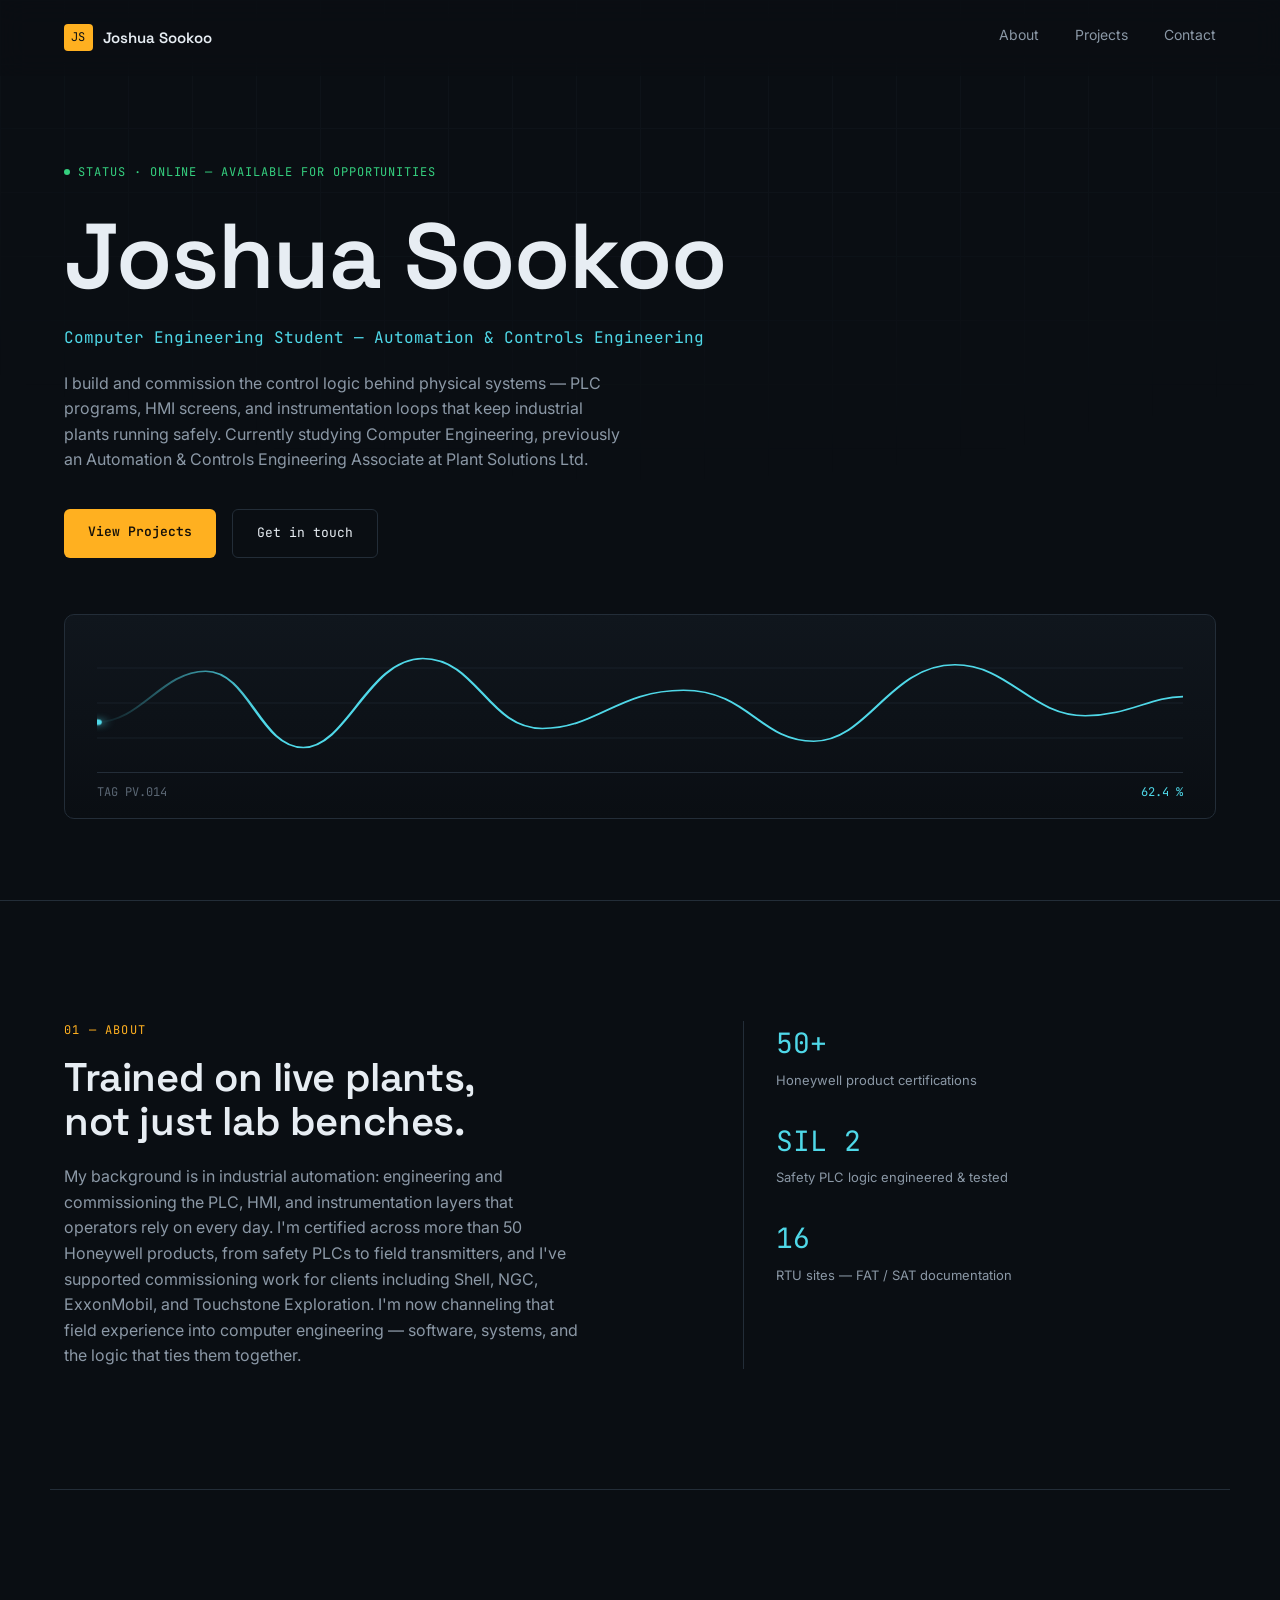
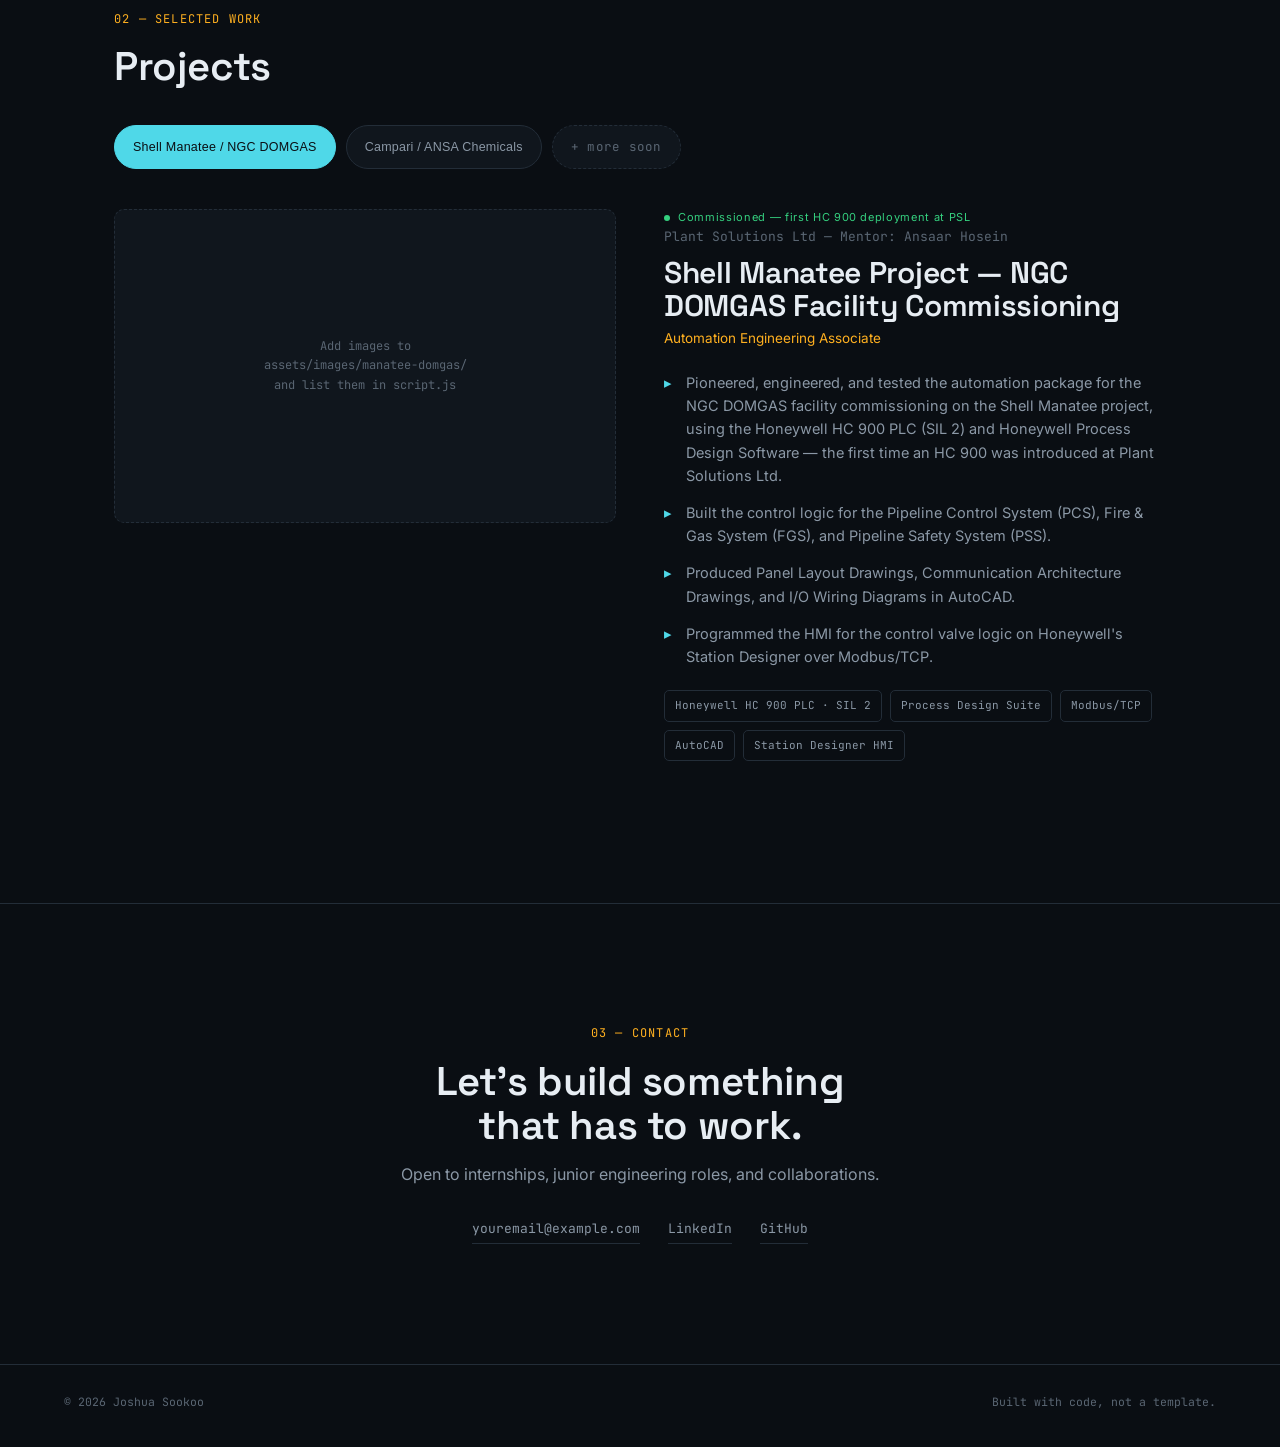
==== index.html @ 96aa4cad "Add files via upload" ====
<!DOCTYPE html>
<html lang="en">
<head>
<meta charset="UTF-8">
<meta name="viewport" content="width=device-width, initial-scale=1.0">
<title>Joshua Sookoo — Automation & Controls Engineering</title>
<meta name="description" content="Joshua Sookoo — Computer Engineering student and Automation & Controls Engineering Associate. Instrumentation, PLC logic, and process control projects.">

<!-- Fonts: Space Grotesk (display) / Inter (body) / JetBrains Mono (data + tags) -->
<link rel="preconnect" href="https://fonts.googleapis.com">
<link rel="preconnect" href="https://fonts.gstatic.com" crossorigin>
<link href="https://fonts.googleapis.com/css2?family=Space+Grotesk:wght@400;500;600;700&family=Inter:wght@400;500;600&family=JetBrains+Mono:wght@400;500;600&display=swap" rel="stylesheet">

<link rel="stylesheet" href="styles.css">
</head>
<body>

<!-- ============================================================
  BACKGROUND — faint schematic grid, sits behind everything
============================================================= -->
<div class="grid-backdrop" aria-hidden="true"></div>

<!-- ============================================================
  NAV
============================================================= -->
<header class="nav" id="nav">
  <a href="#top" class="nav-mark">
    <span class="nav-mark-tag">JS</span>
    <span class="nav-mark-name">Joshua&nbsp;Sookoo</span>
  </a>

  <nav class="nav-links" id="navLinks">
    <a href="#about">About</a>
    <a href="#projects">Projects</a>
    <a href="#contact">Contact</a>
  </nav>

  <button class="nav-toggle" id="navToggle" aria-label="Toggle menu" aria-expanded="false">
    <span></span><span></span><span></span>
  </button>
</header>

<main id="top">

  <!-- ============================================================
    HERO
  ============================================================= -->
  <section class="hero">
    <div class="hero-inner">
      <p class="eyebrow mono">STATUS · ONLINE — AVAILABLE FOR OPPORTUNITIES</p>
      <h1 class="hero-title">
        Joshua Sookoo
      </h1>
      <p class="hero-role">Computer Engineering Student — Automation &amp; Controls Engineering</p>
      <p class="hero-desc">
        I build and commission the control logic behind physical systems — PLC programs,
        HMI screens, and instrumentation loops that keep industrial plants running safely.
        Currently studying Computer Engineering, previously an Automation &amp; Controls
        Engineering Associate at Plant Solutions Ltd.
      </p>
      <div class="hero-actions">
        <a href="#projects" class="btn btn-primary">View Projects</a>
        <a href="#contact" class="btn btn-ghost">Get in touch</a>
      </div>
    </div>

    <!-- Signature element: an animated signal trace, like a live level/PID trend on an HMI screen -->
    <div class="scope" aria-hidden="true">
      <svg viewBox="0 0 1000 220" preserveAspectRatio="none" class="scope-svg">
        <defs>
          <linearGradient id="traceFade" x1="0" y1="0" x2="1" y2="0">
            <stop offset="0%" stop-color="#4FD8E8" stop-opacity="0"/>
            <stop offset="15%" stop-color="#4FD8E8" stop-opacity="1"/>
            <stop offset="100%" stop-color="#4FD8E8" stop-opacity="1"/>
          </linearGradient>
        </defs>
        <!-- gridlines -->
        <g class="scope-grid">
          <line x1="0" y1="55" x2="1000" y2="55"></line>
          <line x1="0" y1="110" x2="1000" y2="110"></line>
          <line x1="0" y1="165" x2="1000" y2="165"></line>
        </g>
        <path id="scopeTrace" class="scope-trace"
          d="M0,140 C40,140 60,60 100,60 C140,60 150,180 190,180 C230,180 250,40 300,40 C350,40 360,150 410,150 C460,150 480,90 540,90 C600,90 610,170 660,170 C710,170 730,50 790,50 C840,50 860,130 910,130 C950,130 970,100 1000,100"
          fill="none" stroke="url(#traceFade)" stroke-width="2.5"/>
        <circle id="scopeDot" r="4.5" class="scope-dot"/>
      </svg>
      <div class="scope-readout mono">
        <span>TAG&nbsp;PV.014</span>
        <span class="scope-readout-value">62.4&nbsp;%</span>
      </div>
    </div>
  </section>

  <!-- ============================================================
    ABOUT / STAT STRIP
  ============================================================= -->
  <section class="about" id="about">
    <div class="about-grid">
      <div class="about-copy reveal">
        <p class="section-eyebrow mono">01 — ABOUT</p>
        <h2>Trained on live plants,<br>not just lab benches.</h2>
        <p>
          My background is in industrial automation: engineering and commissioning the
          PLC, HMI, and instrumentation layers that operators rely on every day. I'm
          certified across more than 50 Honeywell products, from safety PLCs to field
          transmitters, and I've supported commissioning work for clients including
          Shell, NGC, ExxonMobil, and Touchstone Exploration. I'm now channeling that
          field experience into computer engineering — software, systems, and the logic
          that ties them together.
        </p>
      </div>

      <dl class="stat-rail reveal">
        <div class="stat">
          <dt class="mono">50+</dt>
          <dd>Honeywell product certifications</dd>
        </div>
        <div class="stat">
          <dt class="mono">SIL&nbsp;2</dt>
          <dd>Safety PLC logic engineered &amp; tested</dd>
        </div>
        <div class="stat">
          <dt class="mono">16</dt>
          <dd>RTU sites — FAT / SAT documentation</dd>
        </div>
      </dl>
    </div>
  </section>

  <!-- ============================================================
    PROJECTS
  ============================================================= -->
  <section class="projects" id="projects">
    <p class="section-eyebrow mono reveal">02 — SELECTED WORK</p>
    <h2 class="reveal">Projects</h2>

    <!-- Selectable project menu — populated + wired up in script.js -->
    <div class="project-tabs mono" id="projectTabs" role="tablist" aria-label="Select a project"></div>

    <!-- Active project detail panel — content injected by script.js -->
    <div class="project-panel" id="projectPanel"></div>
  </section>

  <!-- ============================================================
    CONTACT
  ============================================================= -->
  <section class="contact" id="contact">
    <div class="contact-inner reveal">
      <p class="section-eyebrow mono">03 — CONTACT</p>
      <h2>Let's build something<br>that has to work.</h2>
      <p class="contact-desc">Open to internships, junior engineering roles, and collaborations.</p>
      <div class="contact-links mono">
        <!-- TODO: replace with your real details -->
        <a href="mailto:youremail@example.com">youremail@example.com</a>
        <a href="https://www.linkedin.com/in/your-profile" target="_blank" rel="noopener">LinkedIn</a>
        <a href="https://github.com/your-username" target="_blank" rel="noopener">GitHub</a>
      </div>
    </div>
  </section>

</main>

<footer class="footer mono">
  <span>© <span id="year"></span> Joshua Sookoo</span>
  <span>Built with code, not a template.</span>
</footer>

<script src="script.js"></script>
</body>
</html>
---- styles.css ----
/* ==========================================================================
   DESIGN TOKENS
   Palette is drawn from industrial HMI / SCADA displays — deep instrument
   panel background, amber for warnings/active state, cyan for live signal.
   ========================================================================== */
:root{
  --bg:            #0A0E13;
  --panel:         #10161D;
  --panel-raised:  #151D26;
  --line:          #232D38;
  --text:          #E7EDF3;
  --text-dim:      #8B98A6;
  --text-faint:    #5A6673;
  --amber:         #FFB020;
  --cyan:          #4FD8E8;
  --green:         #35D07F;

  --font-display: 'Space Grotesk', sans-serif;
  --font-body:    'Inter', sans-serif;
  --font-mono:    'JetBrains Mono', monospace;

  --ease: cubic-bezier(0.22, 1, 0.36, 1);
  --nav-h: 76px;
}

*{ box-sizing: border-box; }
html{ scroll-behavior: smooth; }

body{
  margin: 0;
  background: var(--bg);
  color: var(--text);
  font-family: var(--font-body);
  line-height: 1.6;
  -webkit-font-smoothing: antialiased;
}

h1, h2, h3{
  font-family: var(--font-display);
  font-weight: 600;
  line-height: 1.1;
  letter-spacing: -0.01em;
  margin: 0;
}

p{ margin: 0; color: var(--text-dim); }

a{ color: inherit; text-decoration: none; }

.mono{ font-family: var(--font-mono); }

::selection{ background: var(--amber); color: #14100A; }

/* Respect reduced-motion users */
@media (prefers-reduced-motion: reduce){
  *, *::before, *::after{
    animation-duration: 0.01ms !important;
    animation-iteration-count: 1 !important;
    transition-duration: 0.01ms !important;
    scroll-behavior: auto !important;
  }
}

/* ==========================================================================
   BACKDROP — faint blueprint grid fixed behind all content
   ========================================================================== */
.grid-backdrop{
  position: fixed;
  inset: 0;
  z-index: 0;
  background-image:
    linear-gradient(var(--line) 1px, transparent 1px),
    linear-gradient(90deg, var(--line) 1px, transparent 1px);
  background-size: 64px 64px;
  opacity: 0.18;
  mask-image: radial-gradient(ellipse 90% 60% at 50% 0%, black 40%, transparent 90%);
  pointer-events: none;
}

main, header, footer{ position: relative; z-index: 1; }

/* ==========================================================================
   NAV
   ========================================================================== */
.nav{
  position: fixed;
  top: 0; left: 0; right: 0;
  z-index: 50;
  height: var(--nav-h);
  display: flex;
  align-items: center;
  justify-content: space-between;
  padding: 0 clamp(20px, 5vw, 64px);
  background: rgba(10, 14, 19, 0.6);
  backdrop-filter: blur(14px);
  -webkit-backdrop-filter: blur(14px);
  border-bottom: 1px solid transparent;
  transition: border-color 0.4s var(--ease), background 0.4s var(--ease);
}
.nav.scrolled{
  border-bottom-color: var(--line);
  background: rgba(10, 14, 19, 0.85);
}

.nav-mark{ display: flex; align-items: center; gap: 10px; }
.nav-mark-tag{
  font-family: var(--font-mono);
  font-size: 12px;
  color: var(--bg);
  background: var(--amber);
  padding: 4px 7px;
  border-radius: 4px;
  letter-spacing: 0.04em;
}
.nav-mark-name{
  font-family: var(--font-display);
  font-weight: 600;
  font-size: 15px;
}

.nav-links{ display: flex; gap: 36px; }
.nav-links a{
  font-size: 14px;
  color: var(--text-dim);
  position: relative;
  padding-bottom: 4px;
  transition: color 0.25s var(--ease);
}
.nav-links a::after{
  content: '';
  position: absolute;
  left: 0; bottom: 0;
  width: 0%; height: 1px;
  background: var(--cyan);
  transition: width 0.3s var(--ease);
}
.nav-links a:hover{ color: var(--text); }
.nav-links a:hover::after{ width: 100%; }

.nav-toggle{
  display: none;
  flex-direction: column;
  justify-content: center;
  gap: 5px;
  width: 32px; height: 32px;
  background: none; border: none;
  cursor: pointer;
}
.nav-toggle span{
  display: block;
  height: 1.5px;
  background: var(--text);
  border-radius: 2px;
  transition: transform 0.3s var(--ease), opacity 0.3s var(--ease);
}
.nav-toggle[aria-expanded="true"] span:nth-child(1){ transform: translateY(6.5px) rotate(45deg); }
.nav-toggle[aria-expanded="true"] span:nth-child(2){ opacity: 0; }
.nav-toggle[aria-expanded="true"] span:nth-child(3){ transform: translateY(-6.5px) rotate(-45deg); }

/* ==========================================================================
   HERO
   ========================================================================== */
.hero{
  min-height: 100vh;
  display: flex;
  flex-direction: column;
  justify-content: center;
  padding: calc(var(--nav-h) + 40px) clamp(20px, 5vw, 64px) 40px;
}

.hero-inner{ max-width: 780px; }

.eyebrow{
  display: inline-flex;
  align-items: center;
  gap: 8px;
  font-size: 12px;
  letter-spacing: 0.08em;
  color: var(--green);
  margin-bottom: 24px;
  opacity: 0;
  animation: rise 0.7s var(--ease) 0.1s forwards;
}
.eyebrow::before{
  content: '';
  width: 6px; height: 6px;
  border-radius: 50%;
  background: var(--green);
  box-shadow: 0 0 0 0 rgba(53,208,127,0.6);
  animation: pulse 2.4s ease-out infinite;
}

.hero-title{
  font-size: clamp(48px, 8vw, 92px);
  opacity: 0;
  animation: rise 0.8s var(--ease) 0.2s forwards;
}

.hero-role{
  font-family: var(--font-mono);
  font-size: clamp(13px, 1.6vw, 16px);
  color: var(--cyan);
  margin-top: 18px;
  opacity: 0;
  animation: rise 0.8s var(--ease) 0.35s forwards;
}

.hero-desc{
  max-width: 560px;
  margin-top: 20px;
  font-size: 16px;
  opacity: 0;
  animation: rise 0.8s var(--ease) 0.5s forwards;
}

.hero-actions{
  display: flex;
  gap: 16px;
  margin-top: 36px;
  opacity: 0;
  animation: rise 0.8s var(--ease) 0.65s forwards;
}

.btn{
  font-family: var(--font-mono);
  font-size: 13px;
  padding: 13px 24px;
  border-radius: 6px;
  transition: transform 0.25s var(--ease), background 0.25s var(--ease), border-color 0.25s var(--ease);
  display: inline-block;
}
.btn-primary{
  background: var(--amber);
  color: #14100A;
  font-weight: 600;
}
.btn-primary:hover{ transform: translateY(-2px); }
.btn-ghost{
  border: 1px solid var(--line);
  color: var(--text);
}
.btn-ghost:hover{ border-color: var(--cyan); color: var(--cyan); transform: translateY(-2px); }

/* Signature scope / trend-line element */
.scope{
  margin-top: 56px;
  border: 1px solid var(--line);
  border-radius: 10px;
  background: linear-gradient(180deg, var(--panel), var(--bg));
  padding: 18px clamp(16px, 3vw, 32px) 0;
  overflow: hidden;
  opacity: 0;
  animation: rise 0.9s var(--ease) 0.8s forwards;
}
.scope-svg{ width: 100%; height: 140px; display: block; }
.scope-grid line{ stroke: var(--line); stroke-width: 1; }
.scope-trace{
  stroke-dasharray: 1600;
  stroke-dashoffset: 1600;
  animation: draw 2.4s var(--ease) 1.1s forwards;
}
.scope-dot{
  fill: var(--cyan);
  filter: drop-shadow(0 0 6px var(--cyan));
  offset-path: path("M0,140 C40,140 60,60 100,60 C140,60 150,180 190,180 C230,180 250,40 300,40 C350,40 360,150 410,150 C460,150 480,90 540,90 C600,90 610,170 660,170 C710,170 730,50 790,50 C840,50 860,130 910,130 C950,130 970,100 1000,100");
  offset-distance: 0%;
  opacity: 0;
  animation: travel 2.4s var(--ease) 1.1s infinite, dotIn 0.3s ease 1.1s forwards;
}
@keyframes travel{ from{ offset-distance: 0%; } to{ offset-distance: 100%; } }
@keyframes dotIn{ to{ opacity: 1; } }
.scope-readout{
  display: flex;
  justify-content: space-between;
  font-size: 12px;
  color: var(--text-faint);
  padding: 10px 0 16px;
  border-top: 1px solid var(--line);
  margin-top: -1px;
}
.scope-readout-value{ color: var(--cyan); }

@keyframes rise{ from{ opacity: 0; transform: translateY(14px);} to{ opacity: 1; transform: translateY(0);} }
@keyframes draw{ to{ stroke-dashoffset: 0; } }
@keyframes pulse{ 0%{ box-shadow: 0 0 0 0 rgba(53,208,127,0.5);} 70%{ box-shadow: 0 0 0 7px rgba(53,208,127,0);} 100%{ box-shadow: 0 0 0 0 rgba(53,208,127,0);} }

/* ==========================================================================
   SHARED SECTION STYLES
   ========================================================================== */
section{ padding: 120px clamp(20px, 5vw, 64px); }

.section-eyebrow{
  font-size: 12px;
  letter-spacing: 0.1em;
  color: var(--amber);
  margin-bottom: 16px;
}

/* Scroll-reveal utility: elements start hidden, script.js flips .in-view */
.reveal{
  opacity: 0;
  transform: translateY(24px);
  transition: opacity 0.7s var(--ease), transform 0.7s var(--ease);
}
.reveal.in-view{ opacity: 1; transform: translateY(0); }

/* ==========================================================================
   ABOUT
   ========================================================================== */
.about{ border-top: 1px solid var(--line); }
.about-grid{
  display: grid;
  grid-template-columns: 1.3fr 1fr;
  gap: 64px;
  max-width: 1180px;
  margin: 0 auto;
}
.about-copy h2{ font-size: clamp(28px, 4vw, 40px); margin-bottom: 20px; }
.about-copy p{ max-width: 520px; }

.stat-rail{
  margin: 0;
  display: flex;
  flex-direction: column;
  gap: 28px;
  border-left: 1px solid var(--line);
  padding-left: 32px;
}
.stat dt{
  font-size: 28px;
  color: var(--cyan);
  margin-bottom: 4px;
}
.stat dd{ margin: 0; font-size: 13px; color: var(--text-dim); }

/* ==========================================================================
   PROJECTS
   ========================================================================== */
.projects{ border-top: 1px solid var(--line); max-width: 1180px; margin: 0 auto; }
.projects h2{ font-size: clamp(28px, 4vw, 40px); margin-bottom: 36px; }

.project-tabs{
  display: flex;
  flex-wrap: wrap;
  gap: 10px;
  margin-bottom: 40px;
}
.project-tab{
  font-size: 12.5px;
  letter-spacing: 0.02em;
  padding: 11px 18px;
  border-radius: 999px;
  border: 1px solid var(--line);
  background: var(--panel);
  color: var(--text-dim);
  cursor: pointer;
  transition: border-color 0.25s var(--ease), color 0.25s var(--ease), background 0.25s var(--ease);
}
.project-tab:hover{ color: var(--text); border-color: var(--text-faint); }
.project-tab.active{
  color: var(--bg);
  background: var(--cyan);
  border-color: var(--cyan);
}
.project-tab.ghost{
  border-style: dashed;
  color: var(--text-faint);
  cursor: default;
}
.project-tab.ghost:hover{ color: var(--text-faint); border-color: var(--line); }

.project-panel{ position: relative; min-height: 420px; }

.project-card{
  animation: fadeSlide 0.5s var(--ease);
  display: grid;
  grid-template-columns: 1fr 1fr;
  gap: 48px;
  align-items: start;
}
@keyframes fadeSlide{
  from{ opacity: 0; transform: translateY(10px); }
  to{ opacity: 1; transform: translateY(0); }
}

.project-media{
  display: flex;
  flex-direction: column;
  gap: 14px;
}
.project-thumb{
  aspect-ratio: 16/10;
  border-radius: 10px;
  border: 1px dashed var(--line);
  background: var(--panel);
  display: flex;
  align-items: center;
  justify-content: center;
  text-align: center;
  color: var(--text-faint);
  font-family: var(--font-mono);
  font-size: 12px;
  padding: 16px;
  overflow: hidden;
  position: relative;
}
.project-thumb img{
  width: 100%; height: 100%;
  object-fit: cover;
  position: absolute; inset: 0;
}
.thumb-grid{
  display: grid;
  grid-template-columns: 1fr 1fr;
  gap: 14px;
}
.thumb-grid .project-thumb{ aspect-ratio: 4/3; }

.project-status{
  display: flex;
  align-items: center;
  gap: 8px;
  font-size: 11px;
  color: var(--green);
  letter-spacing: 0.06em;
}
.project-status::before{
  content: '';
  width: 6px; height: 6px;
  border-radius: 50%;
  background: var(--green);
}

.project-body .project-org{ color: var(--text-faint); font-size: 13px; margin-bottom: 8px; }
.project-body h3{ font-size: clamp(22px, 3vw, 30px); margin-bottom: 6px; }
.project-role{ color: var(--amber); font-size: 13.5px; margin-bottom: 22px; }

.project-tags{
  display: flex;
  flex-wrap: wrap;
  gap: 8px;
  margin: 22px 0;
}
.project-tags span{
  font-size: 11px;
  padding: 6px 10px;
  border: 1px solid var(--line);
  border-radius: 5px;
  color: var(--text-dim);
}

.project-list{
  list-style: none;
  margin: 0; padding: 0;
  display: flex;
  flex-direction: column;
  gap: 14px;
}
.project-list li{
  position: relative;
  padding-left: 22px;
  color: var(--text-dim);
  font-size: 14.5px;
}
.project-list li::before{
  content: '▸';
  position: absolute;
  left: 0;
  color: var(--cyan);
}

/* ==========================================================================
   CONTACT
   ========================================================================== */
.contact{ border-top: 1px solid var(--line); text-align: center; }
.contact-inner{ max-width: 640px; margin: 0 auto; }
.contact h2{ font-size: clamp(28px, 4vw, 40px); margin: 14px 0; }
.contact-desc{ margin-bottom: 32px; }
.contact-links{
  display: flex;
  justify-content: center;
  gap: 28px;
  flex-wrap: wrap;
  font-size: 13px;
}
.contact-links a{
  color: var(--text-dim);
  border-bottom: 1px solid var(--line);
  padding-bottom: 3px;
  transition: color 0.25s var(--ease), border-color 0.25s var(--ease);
}
.contact-links a:hover{ color: var(--cyan); border-color: var(--cyan); }

/* ==========================================================================
   FOOTER
   ========================================================================== */
.footer{
  display: flex;
  justify-content: space-between;
  padding: 28px clamp(20px, 5vw, 64px) 36px;
  font-size: 11.5px;
  color: var(--text-faint);
  border-top: 1px solid var(--line);
}

/* ==========================================================================
   RESPONSIVE
   ========================================================================== */
@media (max-width: 860px){
  .about-grid{ grid-template-columns: 1fr; gap: 40px; }
  .stat-rail{ border-left: none; padding-left: 0; flex-direction: row; flex-wrap: wrap; gap: 32px; }
  .project-card{ grid-template-columns: 1fr; gap: 32px; }
}

@media (max-width: 640px){
  .nav-links{
    position: absolute;
    top: var(--nav-h);
    left: 0; right: 0;
    flex-direction: column;
    background: rgba(10,14,19,0.97);
    border-bottom: 1px solid var(--line);
    padding: 24px clamp(20px, 5vw, 64px);
    gap: 20px;
    transform: translateY(-8px);
    opacity: 0;
    pointer-events: none;
    transition: opacity 0.3s var(--ease), transform 0.3s var(--ease);
  }
  .nav-links.open{
    opacity: 1;
    transform: translateY(0);
    pointer-events: auto;
  }
  .nav-toggle{ display: flex; }
  section{ padding: 88px 20px; }
  .footer{ flex-direction: column; gap: 8px; text-align: center; }
}
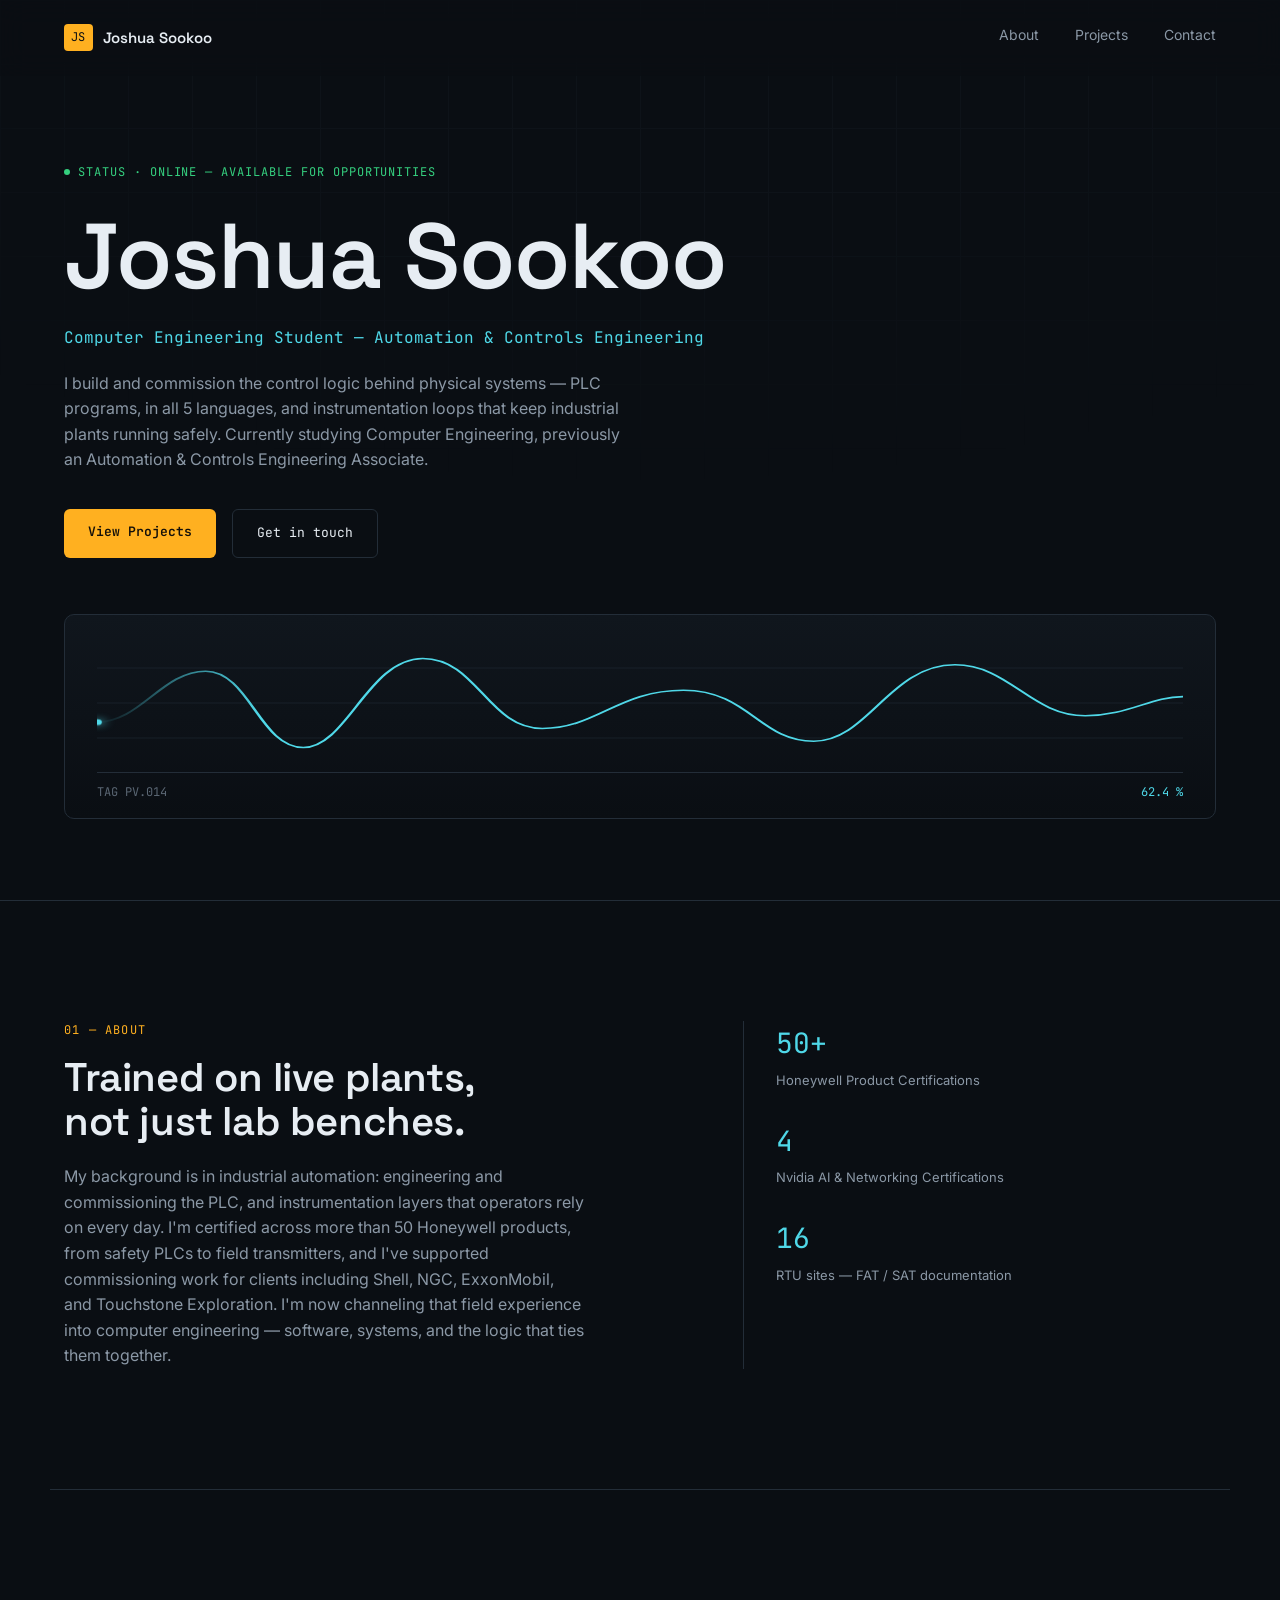
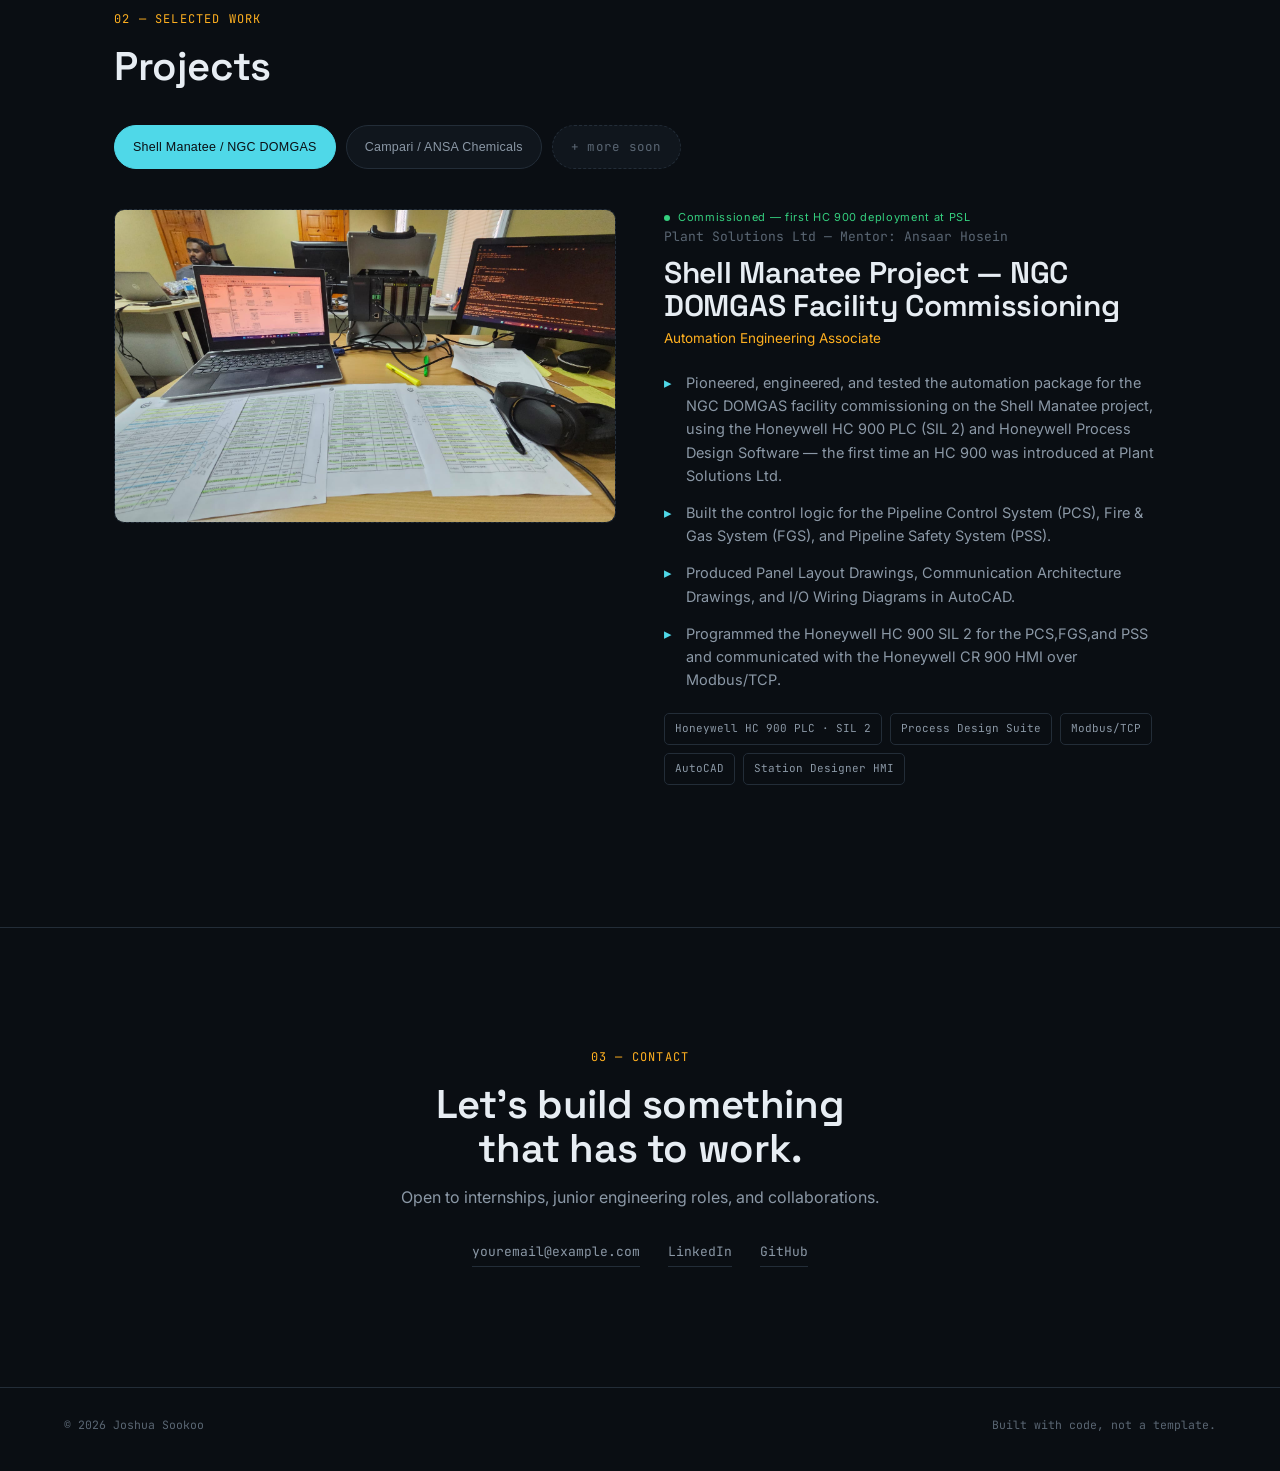
==== commit 0b23ebc2: "Update index.html" ====
--- a/index.html
+++ b/index.html
@@ -3,8 +3,8 @@
 <head>
 <meta charset="UTF-8">
 <meta name="viewport" content="width=device-width, initial-scale=1.0">
-<title>Joshua Sookoo — Automation & Controls Engineering</title>
-<meta name="description" content="Joshua Sookoo — Computer Engineering student and Automation & Controls Engineering Associate. Instrumentation, PLC logic, and process control projects.">
+<title>Joshua Sookoo — Automation & Controls Engineering Enthusiast </title>
+<meta name="description" content="Joshua Sookoo — Aspiring Computer Engineering student-> Automation & Controls Engineering Associate. Instrumentation, PLC logic, and process control projects.">
 
 <!-- Fonts: Space Grotesk (display) / Inter (body) / JetBrains Mono (data + tags) -->
 <link rel="preconnect" href="https://fonts.googleapis.com">
@@ -54,9 +54,9 @@
       <p class="hero-role">Computer Engineering Student — Automation &amp; Controls Engineering</p>
       <p class="hero-desc">
         I build and commission the control logic behind physical systems — PLC programs,
-        HMI screens, and instrumentation loops that keep industrial plants running safely.
+        in all 5 languages, and instrumentation loops that keep industrial plants running safely.
         Currently studying Computer Engineering, previously an Automation &amp; Controls
-        Engineering Associate at Plant Solutions Ltd.
+        Engineering Associate.
       </p>
       <div class="hero-actions">
         <a href="#projects" class="btn btn-primary">View Projects</a>
@@ -102,7 +102,7 @@
         <h2>Trained on live plants,<br>not just lab benches.</h2>
         <p>
           My background is in industrial automation: engineering and commissioning the
-          PLC, HMI, and instrumentation layers that operators rely on every day. I'm
+          PLC, and instrumentation layers that operators rely on every day. I'm
           certified across more than 50 Honeywell products, from safety PLCs to field
           transmitters, and I've supported commissioning work for clients including
           Shell, NGC, ExxonMobil, and Touchstone Exploration. I'm now channeling that
@@ -114,11 +114,11 @@
       <dl class="stat-rail reveal">
         <div class="stat">
           <dt class="mono">50+</dt>
-          <dd>Honeywell product certifications</dd>
+          <dd>Honeywell Product Certifications</dd>
         </div>
         <div class="stat">
-          <dt class="mono">SIL&nbsp;2</dt>
-          <dd>Safety PLC logic engineered &amp; tested</dd>
+          <dt class="mono">4</dt>
+          <dd>Nvidia AI & Networking Certifications</dd>
         </div>
         <div class="stat">
           <dt class="mono">16</dt>
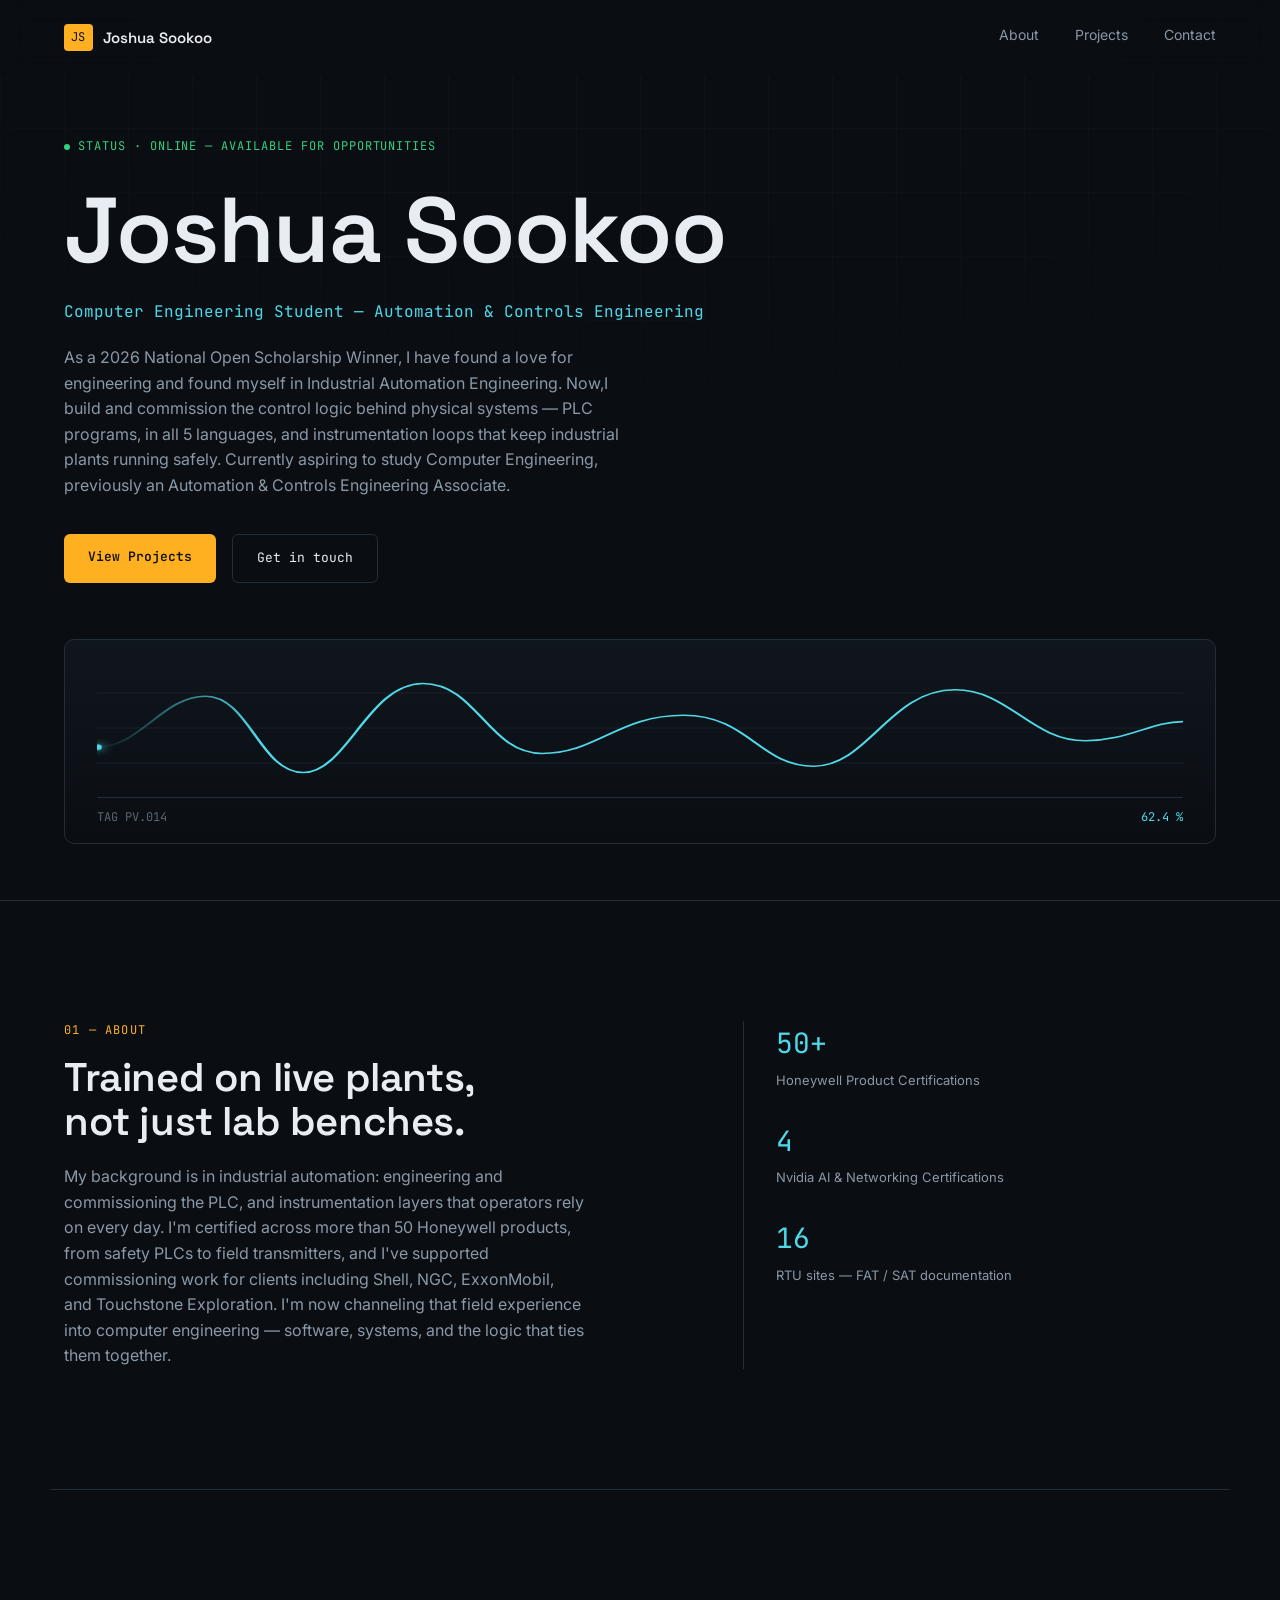
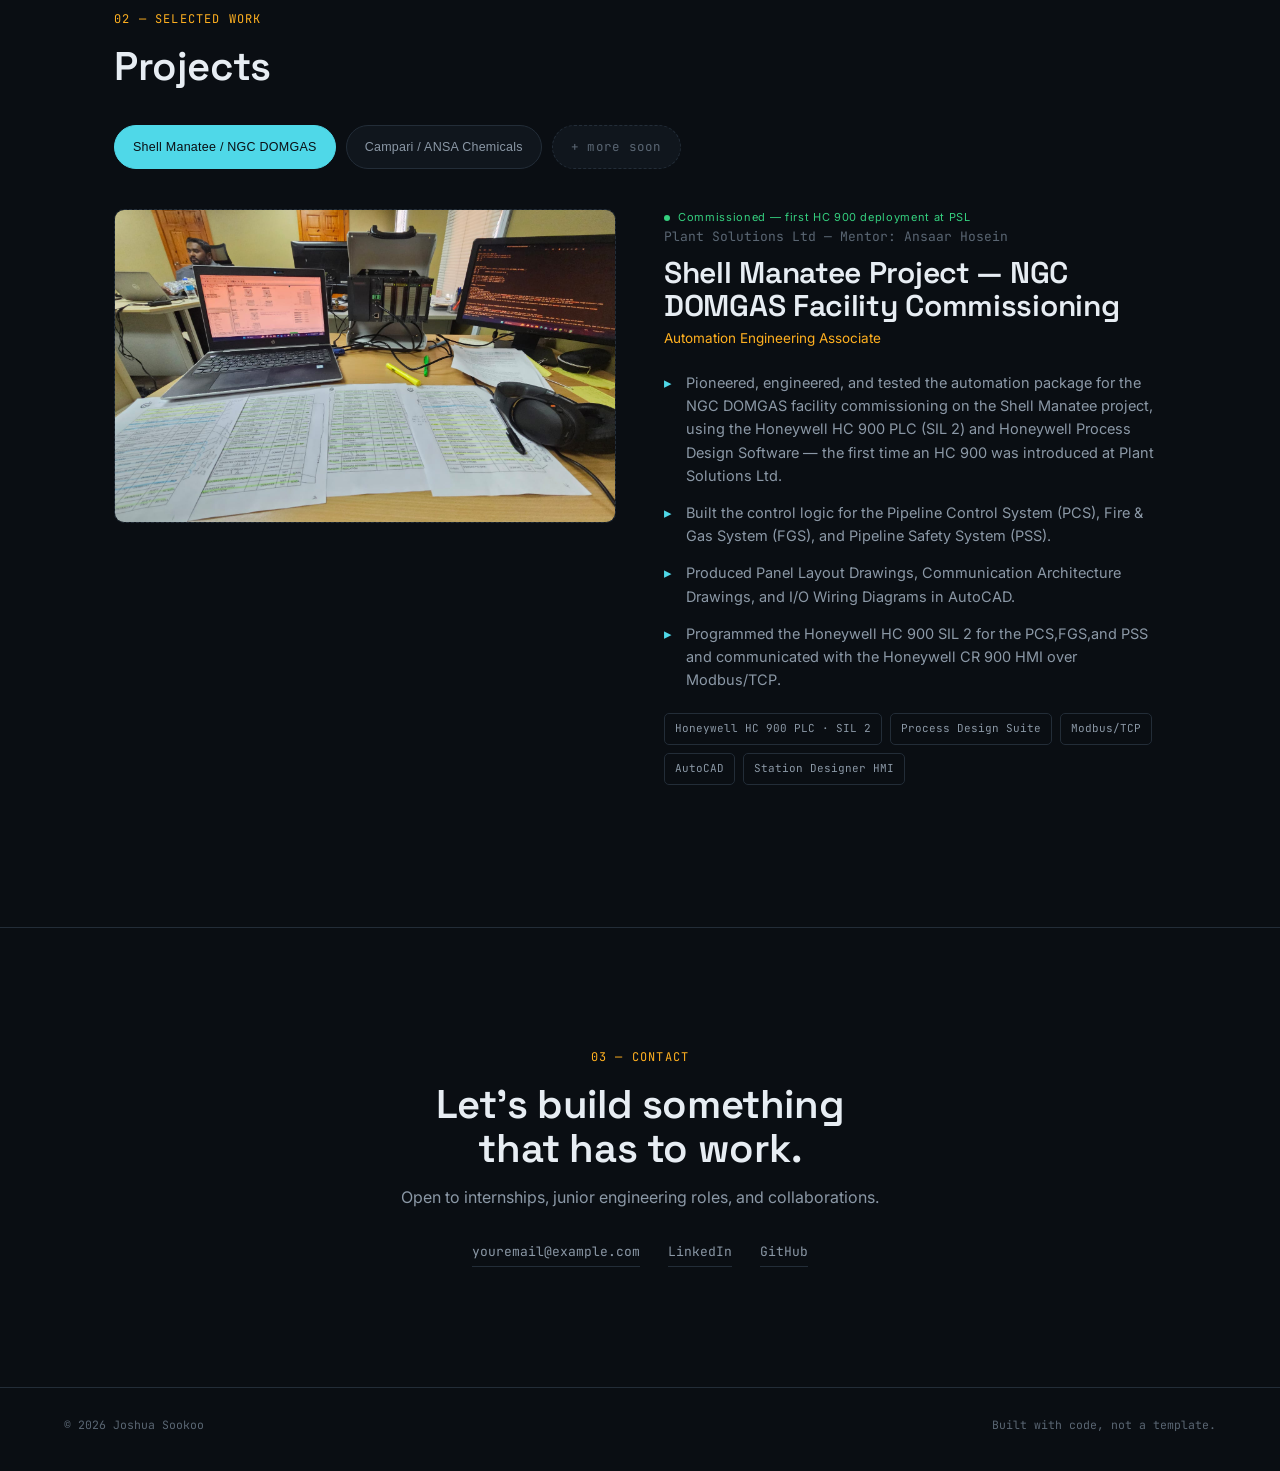
==== commit f3186e76: "Update index.html" ====
--- a/index.html
+++ b/index.html
@@ -4,7 +4,7 @@
 <meta charset="UTF-8">
 <meta name="viewport" content="width=device-width, initial-scale=1.0">
 <title>Joshua Sookoo — Automation & Controls Engineering Enthusiast </title>
-<meta name="description" content="Joshua Sookoo — Aspiring Computer Engineering student-> Automation & Controls Engineering Associate. Instrumentation, PLC logic, and process control projects.">
+<meta name="description" content="Joshua Sookoo — |Open Scholarship Winner| |Aspiring Computer Engineering student| |Automation & Controls Engineering Associate| Instrumentation, PLC logic, and process control projects.">
 
 <!-- Fonts: Space Grotesk (display) / Inter (body) / JetBrains Mono (data + tags) -->
 <link rel="preconnect" href="https://fonts.googleapis.com">
@@ -53,9 +53,10 @@
       </h1>
       <p class="hero-role">Computer Engineering Student — Automation &amp; Controls Engineering</p>
       <p class="hero-desc">
-        I build and commission the control logic behind physical systems — PLC programs,
+        As a 2026 National Open Scholarship Winner, I have found a love for engineering and found myself in Industrial Automation Engineering.
+        Now,I build and commission the control logic behind physical systems — PLC programs,
         in all 5 languages, and instrumentation loops that keep industrial plants running safely.
-        Currently studying Computer Engineering, previously an Automation &amp; Controls
+        Currently aspiring to study Computer Engineering, previously an Automation &amp; Controls
         Engineering Associate.
       </p>
       <div class="hero-actions">
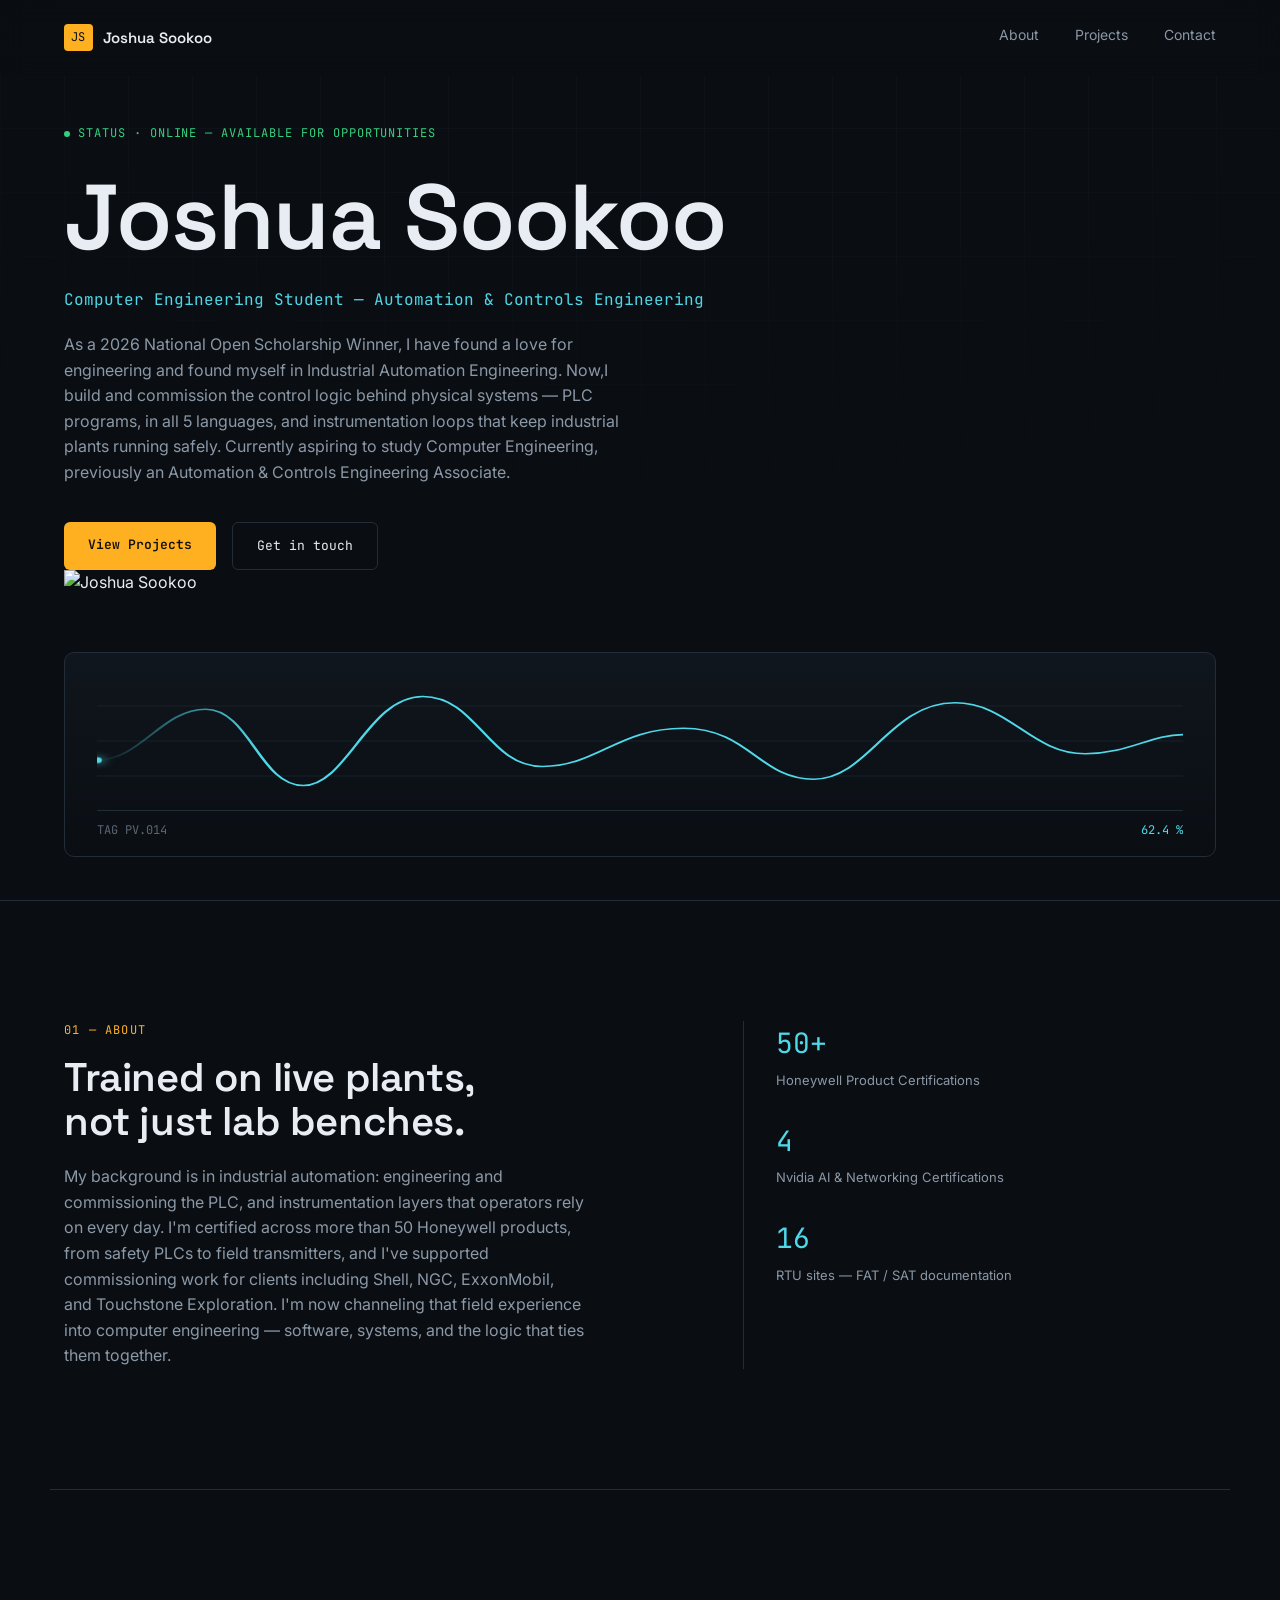
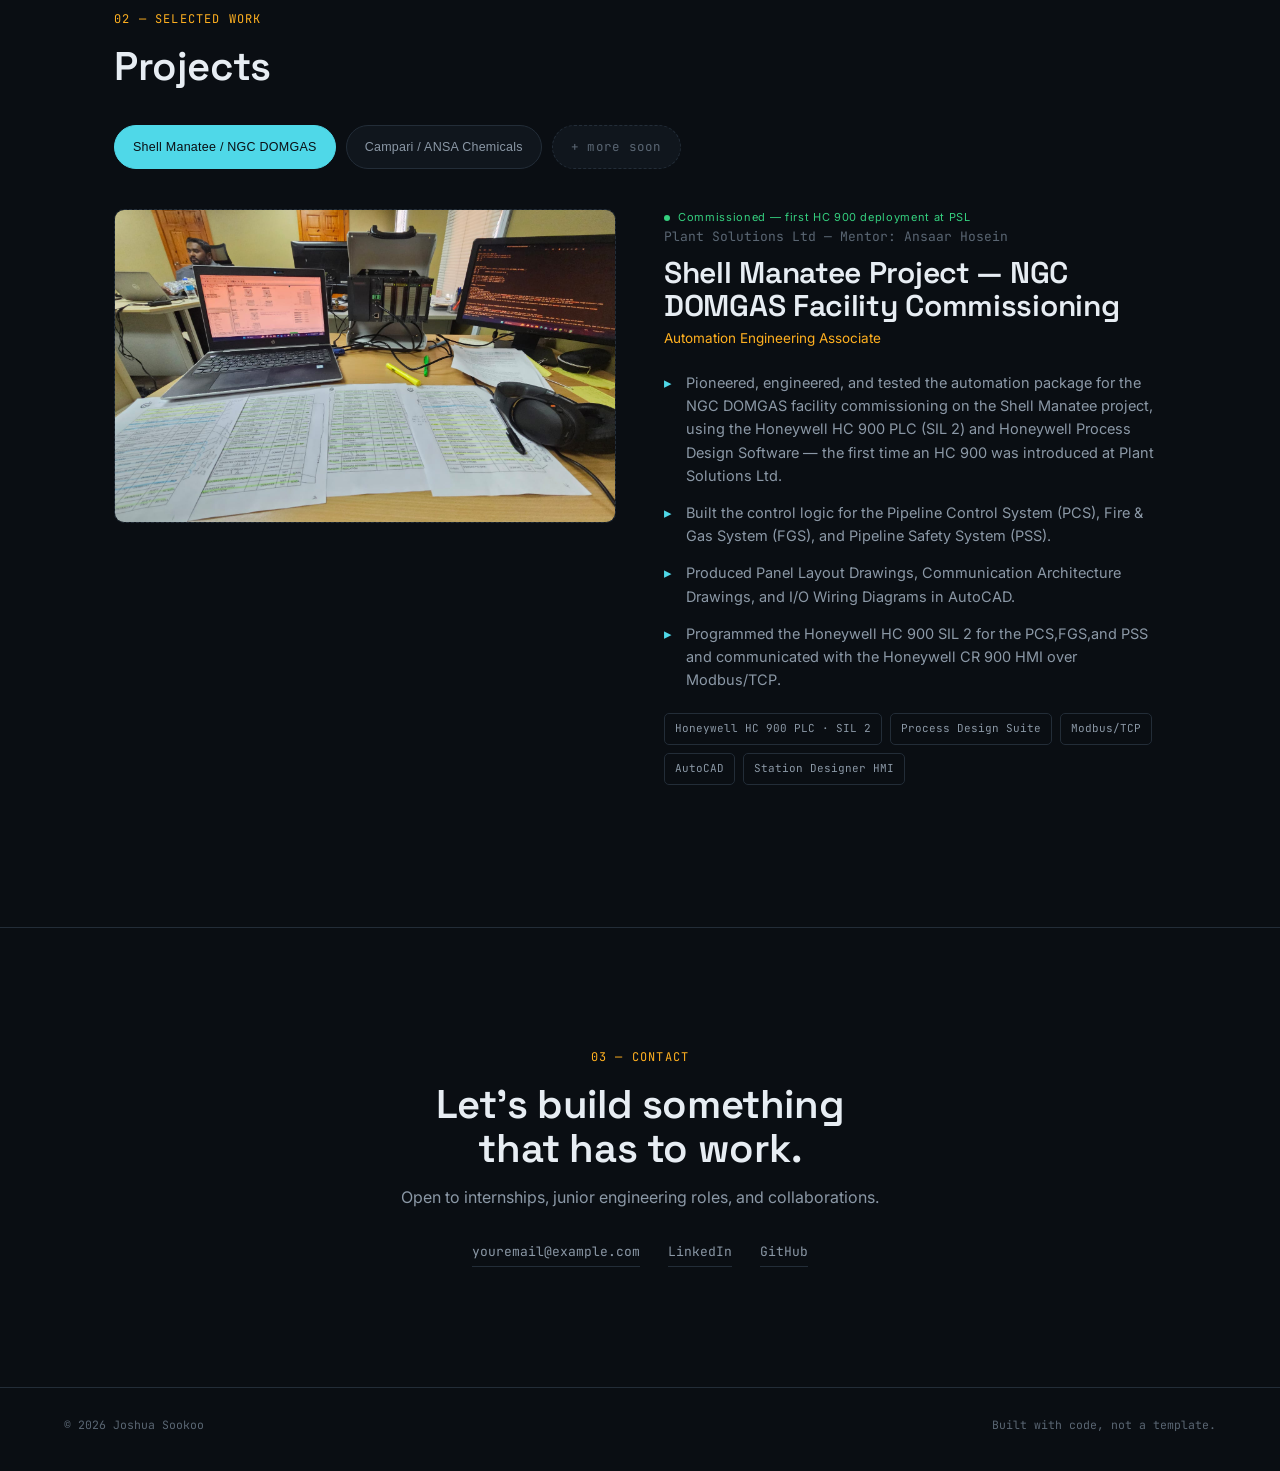
==== commit c8eaf7b4: "Update index.html" ====
--- a/index.html
+++ b/index.html
@@ -46,7 +46,8 @@
     HERO
   ============================================================= -->
   <section class="hero">
-    <div class="hero-inner">
+    <div class="hero-top">
+       <div class="hero-inner">
       <p class="eyebrow mono">STATUS · ONLINE — AVAILABLE FOR OPPORTUNITIES</p>
       <h1 class="hero-title">
         Joshua Sookoo
@@ -59,11 +60,16 @@
         Currently aspiring to study Computer Engineering, previously an Automation &amp; Controls
         Engineering Associate.
       </p>
-      <div class="hero-actions">
+     <div class="hero-actions">
         <a href="#projects" class="btn btn-primary">View Projects</a>
         <a href="#contact" class="btn btn-ghost">Get in touch</a>
       </div>
     </div>
+
+    <div class="hero-portrait">
+      <img src="assets/images/proman.jpeg" alt="Joshua Sookoo">
+    </div>
+  </div>
 
     <!-- Signature element: an animated signal trace, like a live level/PID trend on an HMI screen -->
     <div class="scope" aria-hidden="true">
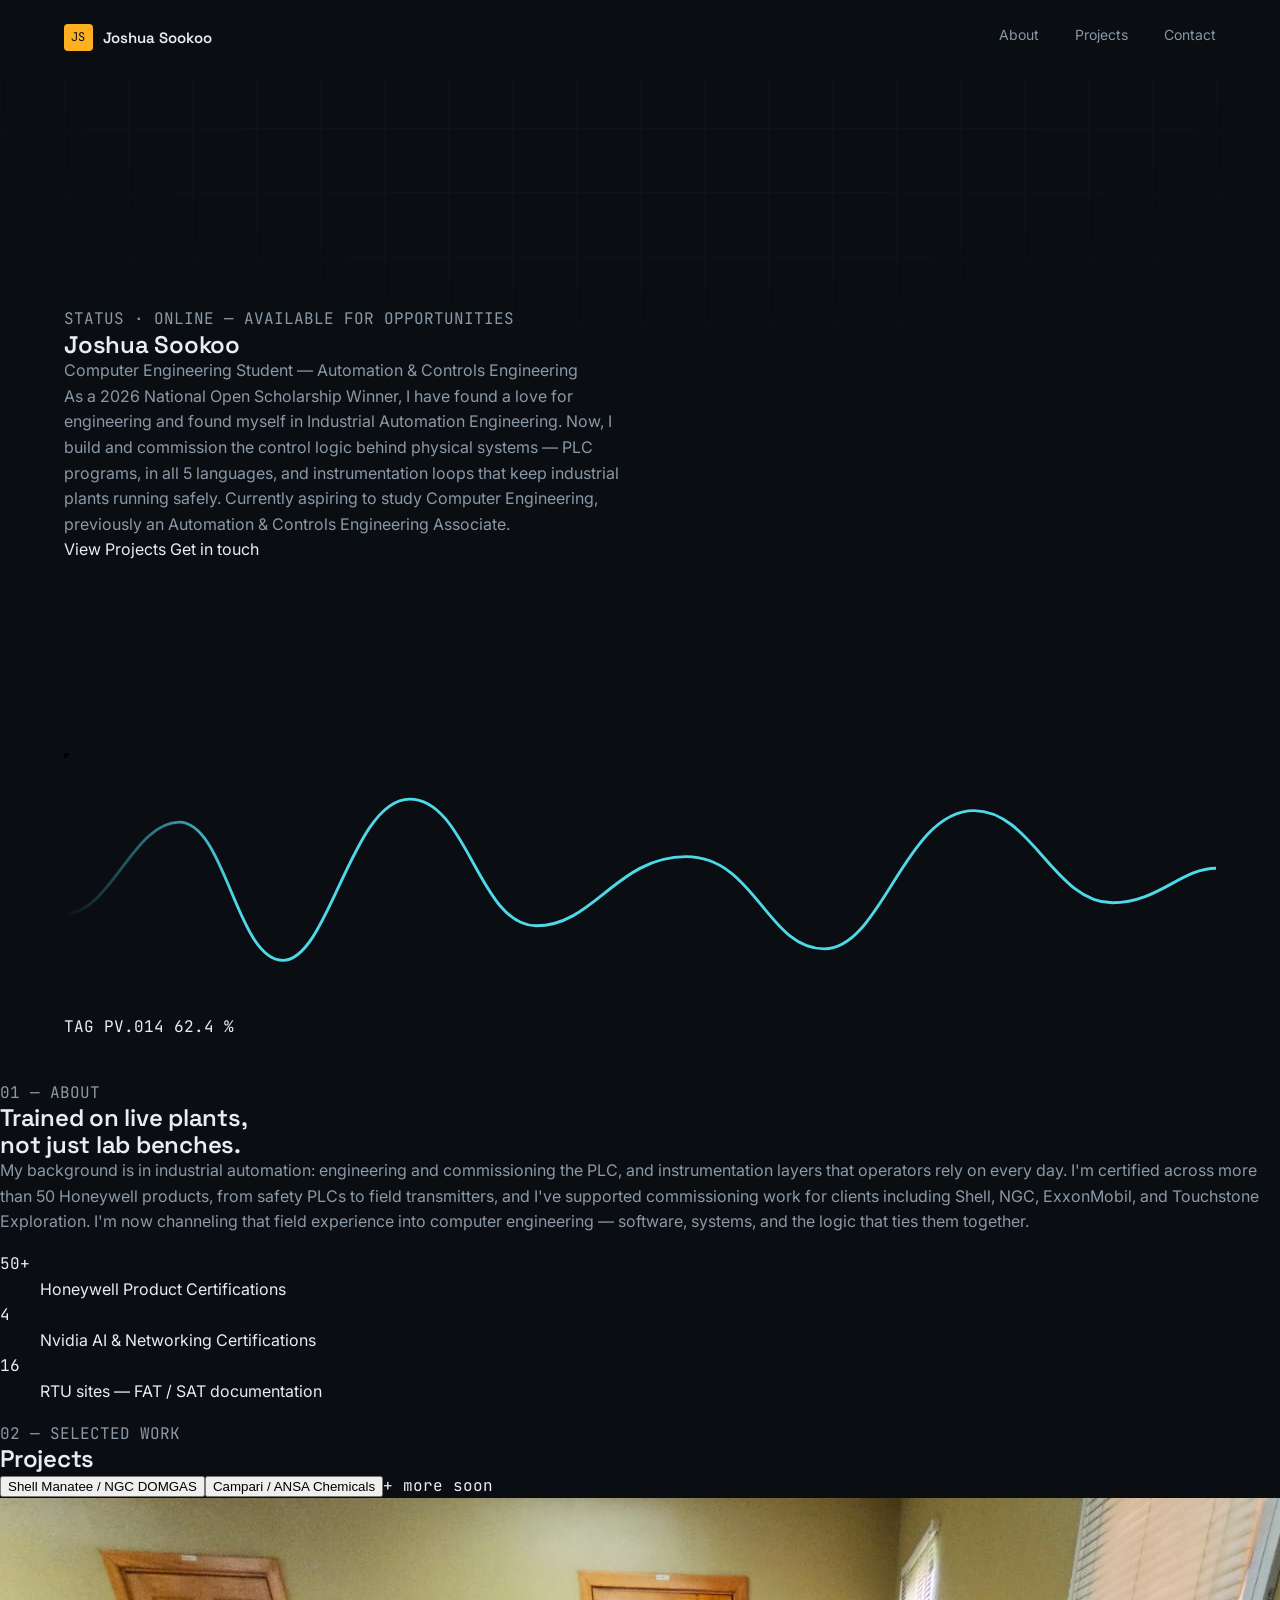
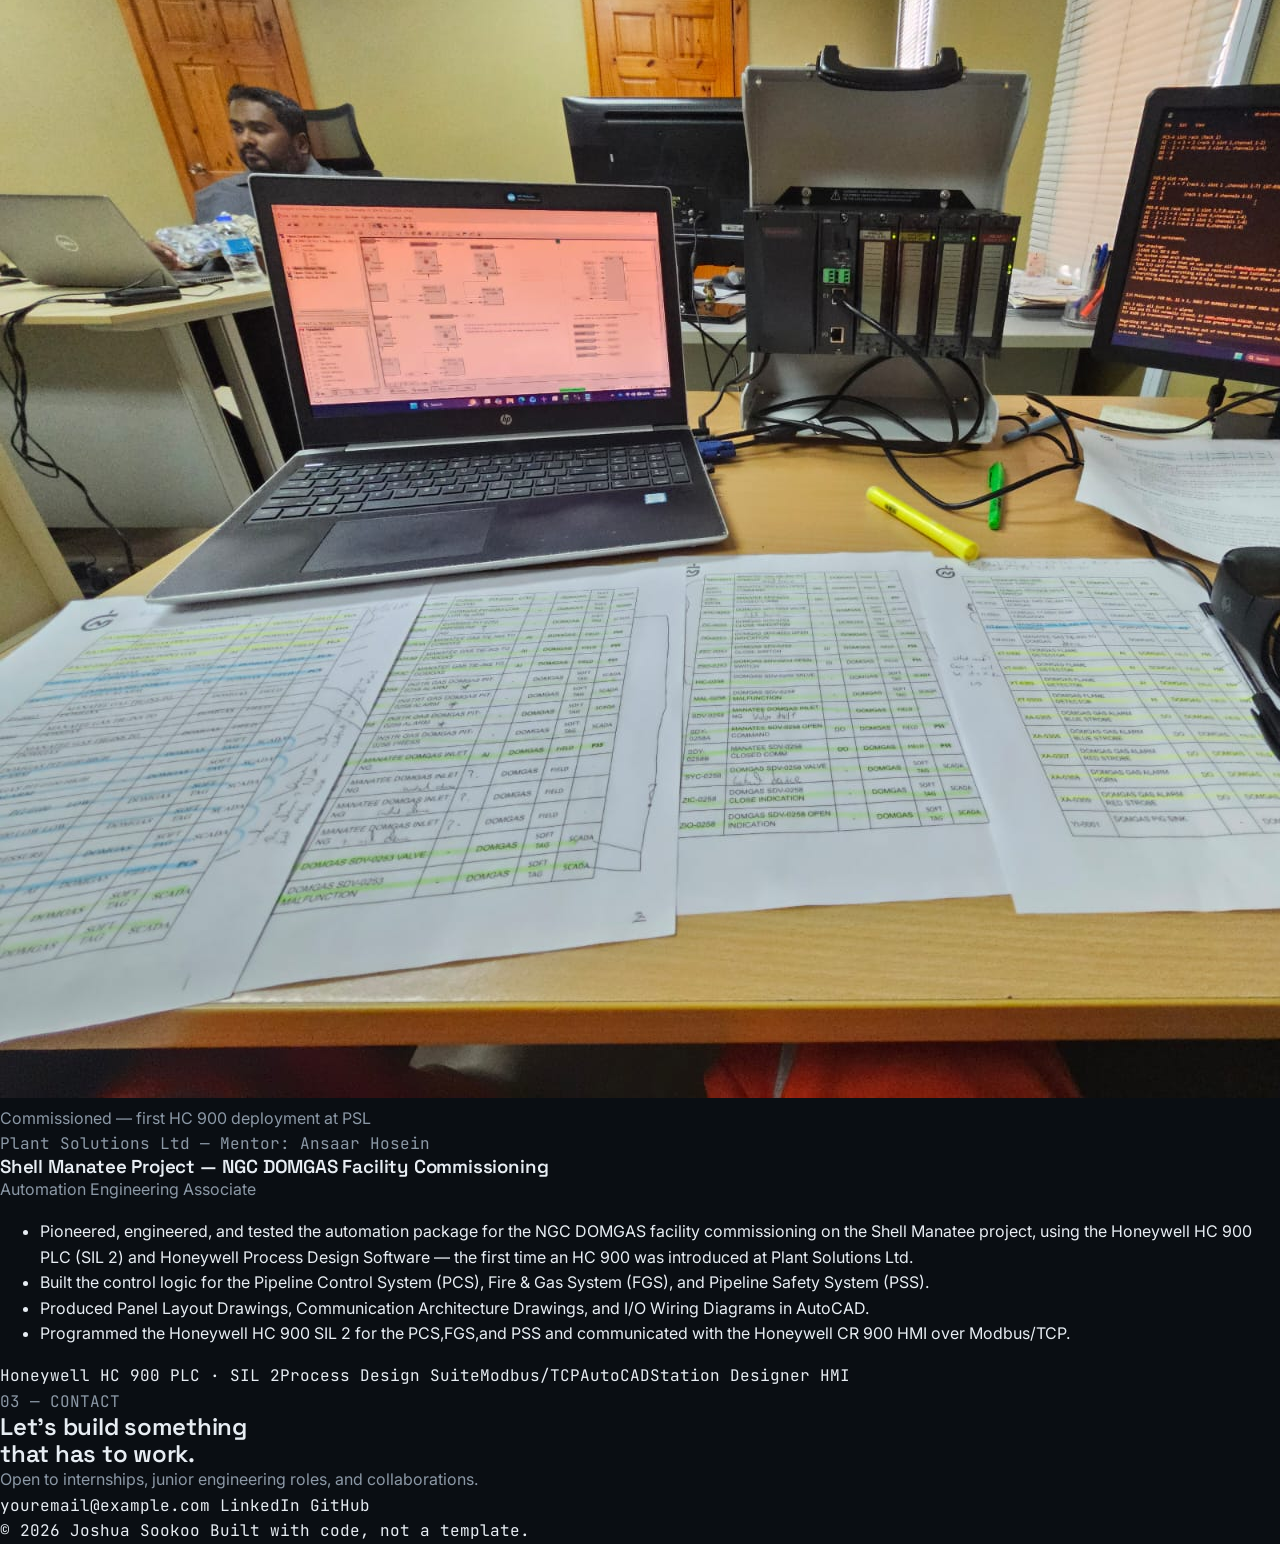
==== commit 088dd80b: "Update index.html" ====
--- a/index.html
+++ b/index.html
@@ -45,22 +45,23 @@
   <!-- ============================================================
     HERO
   ============================================================= -->
-  <section class="hero">
-    <div class="hero-top">
-       <div class="hero-inner">
+<section class="hero">
+  <div class="hero-top">
+    <div class="hero-inner">
       <p class="eyebrow mono">STATUS · ONLINE — AVAILABLE FOR OPPORTUNITIES</p>
       <h1 class="hero-title">
         Joshua Sookoo
       </h1>
       <p class="hero-role">Computer Engineering Student — Automation &amp; Controls Engineering</p>
       <p class="hero-desc">
-        As a 2026 National Open Scholarship Winner, I have found a love for engineering and found myself in Industrial Automation Engineering.
-        Now,I build and commission the control logic behind physical systems — PLC programs,
-        in all 5 languages, and instrumentation loops that keep industrial plants running safely.
-        Currently aspiring to study Computer Engineering, previously an Automation &amp; Controls
-        Engineering Associate.
+        As a 2026 National Open Scholarship Winner, I have found a love for
+        engineering and found myself in Industrial Automation Engineering. Now,
+        I build and commission the control logic behind physical systems — PLC
+        programs, in all 5 languages, and instrumentation loops that keep
+        industrial plants running safely. Currently aspiring to study Computer
+        Engineering, previously an Automation &amp; Controls Engineering Associate.
       </p>
-     <div class="hero-actions">
+      <div class="hero-actions">
         <a href="#projects" class="btn btn-primary">View Projects</a>
         <a href="#contact" class="btn btn-ghost">Get in touch</a>
       </div>
@@ -71,33 +72,32 @@
     </div>
   </div>
 
-    <!-- Signature element: an animated signal trace, like a live level/PID trend on an HMI screen -->
-    <div class="scope" aria-hidden="true">
-      <svg viewBox="0 0 1000 220" preserveAspectRatio="none" class="scope-svg">
-        <defs>
-          <linearGradient id="traceFade" x1="0" y1="0" x2="1" y2="0">
-            <stop offset="0%" stop-color="#4FD8E8" stop-opacity="0"/>
-            <stop offset="15%" stop-color="#4FD8E8" stop-opacity="1"/>
-            <stop offset="100%" stop-color="#4FD8E8" stop-opacity="1"/>
-          </linearGradient>
-        </defs>
-        <!-- gridlines -->
-        <g class="scope-grid">
-          <line x1="0" y1="55" x2="1000" y2="55"></line>
-          <line x1="0" y1="110" x2="1000" y2="110"></line>
-          <line x1="0" y1="165" x2="1000" y2="165"></line>
-        </g>
-        <path id="scopeTrace" class="scope-trace"
-          d="M0,140 C40,140 60,60 100,60 C140,60 150,180 190,180 C230,180 250,40 300,40 C350,40 360,150 410,150 C460,150 480,90 540,90 C600,90 610,170 660,170 C710,170 730,50 790,50 C840,50 860,130 910,130 C950,130 970,100 1000,100"
-          fill="none" stroke="url(#traceFade)" stroke-width="2.5"/>
-        <circle id="scopeDot" r="4.5" class="scope-dot"/>
-      </svg>
-      <div class="scope-readout mono">
-        <span>TAG&nbsp;PV.014</span>
-        <span class="scope-readout-value">62.4&nbsp;%</span>
-      </div>
+  <!-- Signature element: an animated signal trace, like a live level/PID trend on an HMI screen -->
+  <div class="scope" aria-hidden="true">
+    <svg viewBox="0 0 1000 220" preserveAspectRatio="none" class="scope-svg">
+      <defs>
+        <linearGradient id="traceFade" x1="0" y1="0" x2="1" y2="0">
+          <stop offset="0%" stop-color="#4FD8E8" stop-opacity="0"/>
+          <stop offset="15%" stop-color="#4FD8E8" stop-opacity="1"/>
+          <stop offset="100%" stop-color="#4FD8E8" stop-opacity="1"/>
+        </linearGradient>
+      </defs>
+      <g class="scope-grid">
+        <line x1="0" y1="55" x2="1000" y2="55"></line>
+        <line x1="0" y1="110" x2="1000" y2="110"></line>
+        <line x1="0" y1="165" x2="1000" y2="165"></line>
+      </g>
+      <path id="scopeTrace" class="scope-trace"
+        d="M0,140 C40,140 60,60 100,60 C140,60 150,180 190,180 C230,180 250,40 300,40 C350,40 360,150 410,150 C460,150 480,90 540,90 C600,90 610,170 660,170 C710,170 730,50 790,50 C840,50 860,130 910,130 C950,130 970,100 1000,100"
+        fill="none" stroke="url(#traceFade)" stroke-width="2.5"/>
+      <circle id="scopeDot" r="4.5" class="scope-dot"/>
+    </svg>
+    <div class="scope-readout mono">
+      <span>TAG&nbsp;PV.014</span>
+      <span class="scope-readout-value">62.4&nbsp;%</span>
     </div>
-  </section>
+  </div>
+</section>
 
   <!-- ============================================================
     ABOUT / STAT STRIP
--- a/styles.css
+++ b/styles.css
@@ -168,7 +168,41 @@
   padding: calc(var(--nav-h) + 40px) clamp(20px, 5vw, 64px) 40px;
 }
 
+.hero-top{
+  display: grid;
+  grid-template-columns: 1.15fr 1fr;
+  gap: 56px;
+  align-items: center;
+}
 .hero-inner{ max-width: 780px; }
+
+.hero-portrait{
+  position: relative;
+  aspect-ratio: 4 / 5;
+  border-radius: 14px;
+  border: 1px solid var(--line);
+  overflow: hidden;
+  background: var(--panel);
+  opacity: 0;
+  animation: rise 0.9s var(--ease) 0.4s forwards;
+}
+.hero-portrait::after{
+  content: '';
+  position: absolute; inset: 0;
+  border-radius: 14px;
+  box-shadow: inset 0 0 0 1px rgba(79, 216, 232, 0.15), 0 0 60px rgba(79, 216, 232, 0.08);
+  pointer-events: none;
+}
+.hero-portrait img{
+  width: 100%; height: 100%;
+  object-fit: cover;
+  display: block;
+  filter: grayscale(15%) contrast(1.05);
+}
+
+@media (max-width: 860px){
+  .hero-top{ grid-template-columns: 1fr; gap: 32px; }
+  .hero-portrait{ aspect-ratio: 16/10; order: -1; }
 
 .eyebrow{
   display: inline-flex;
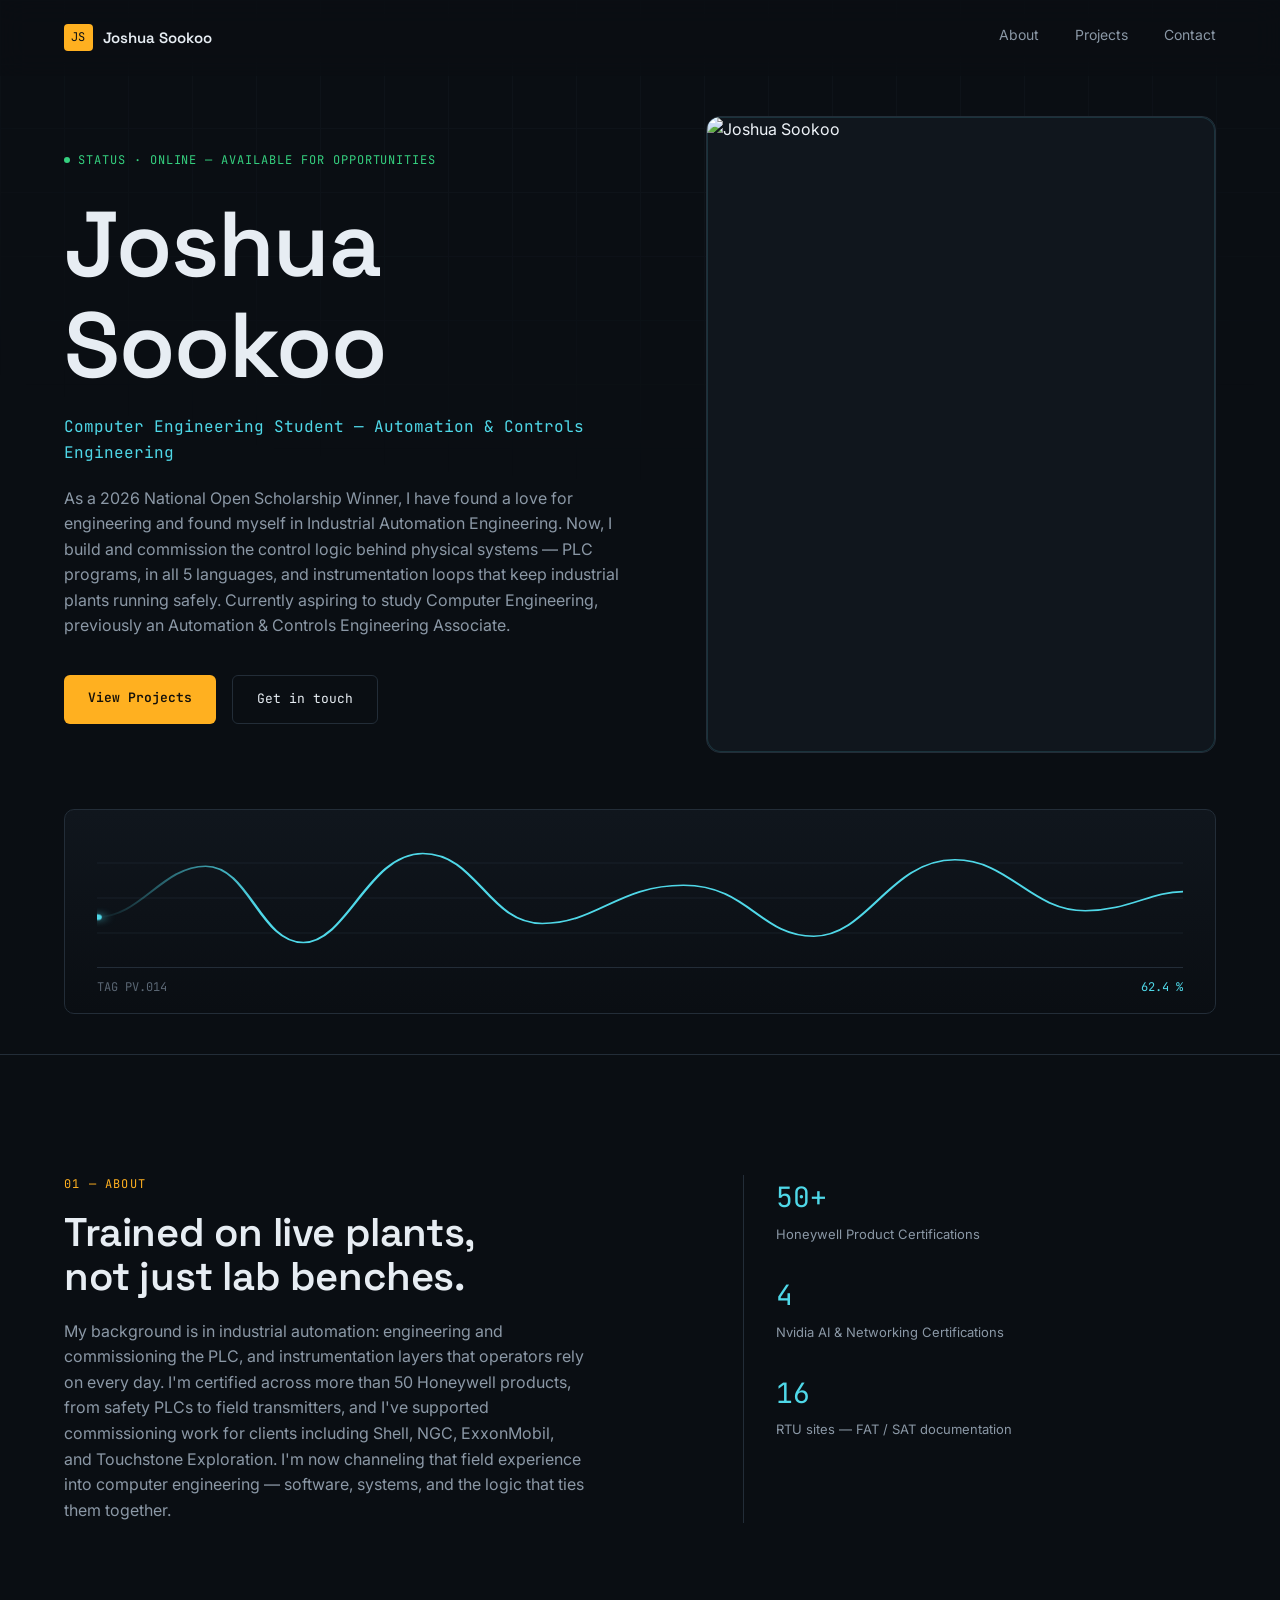
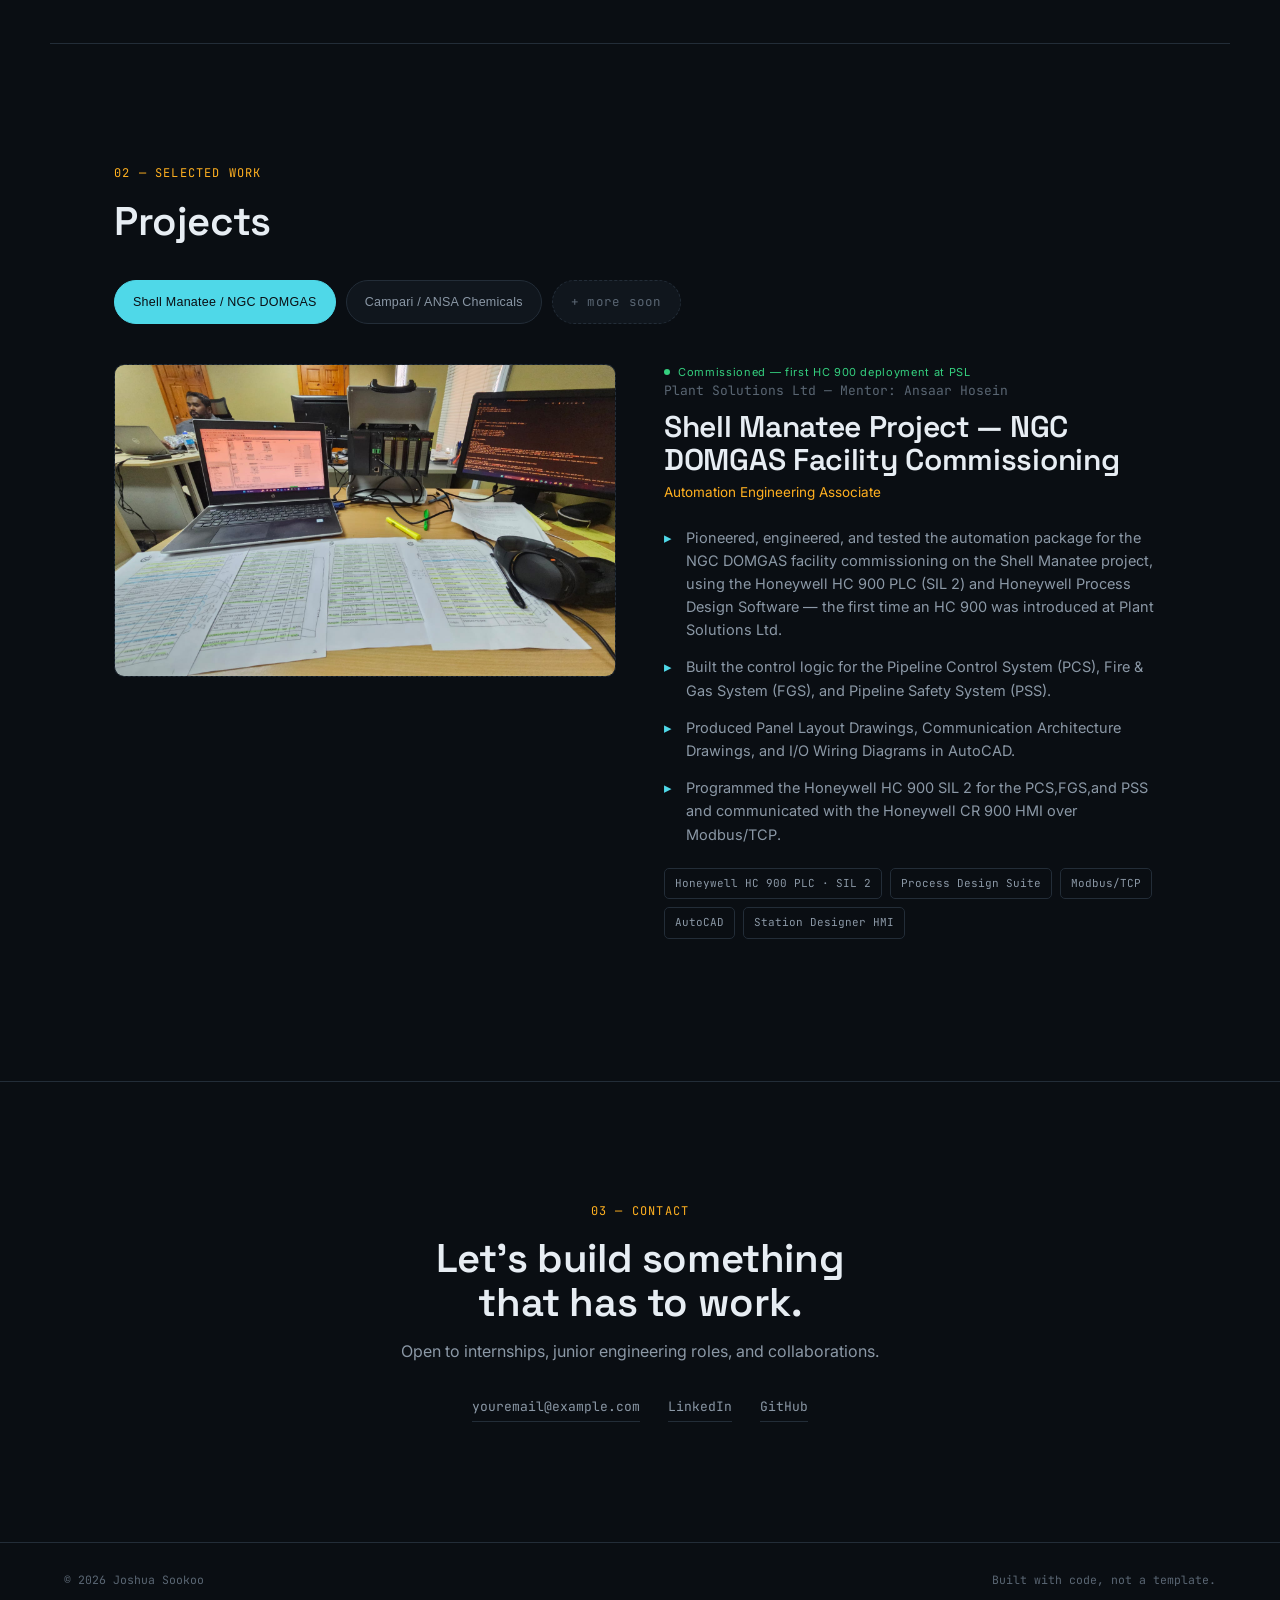
==== commit 3483d5ac: "Update index.html" ====
--- a/index.html
+++ b/index.html
@@ -68,7 +68,7 @@
     </div>
 
     <div class="hero-portrait">
-      <img src="assets/images/proman.jpeg" alt="Joshua Sookoo">
+      <img src="assets/images/manatee-domgas/proman.jpeg" alt="Joshua Sookoo">
     </div>
   </div>
 
--- a/styles.css
+++ b/styles.css
@@ -203,6 +203,7 @@
 @media (max-width: 860px){
   .hero-top{ grid-template-columns: 1fr; gap: 32px; }
   .hero-portrait{ aspect-ratio: 16/10; order: -1; }
+}
 
 .eyebrow{
   display: inline-flex;
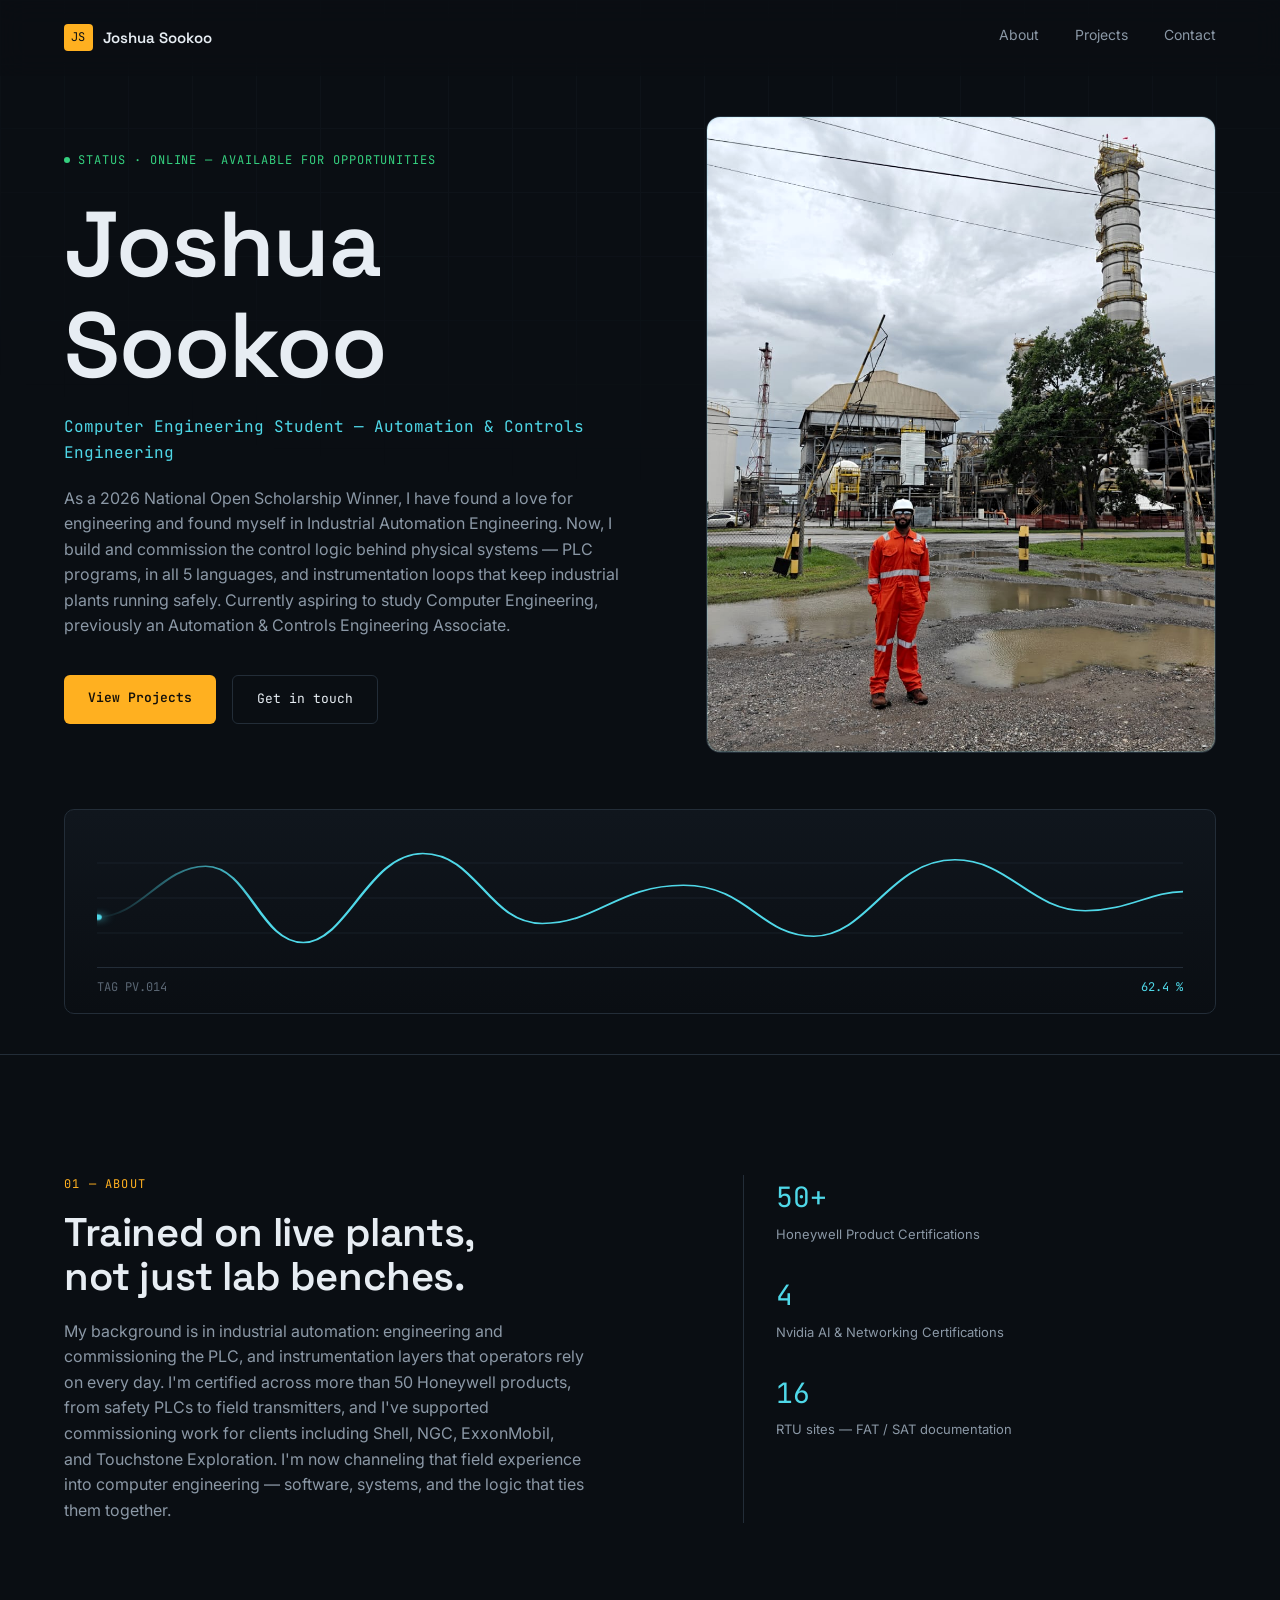
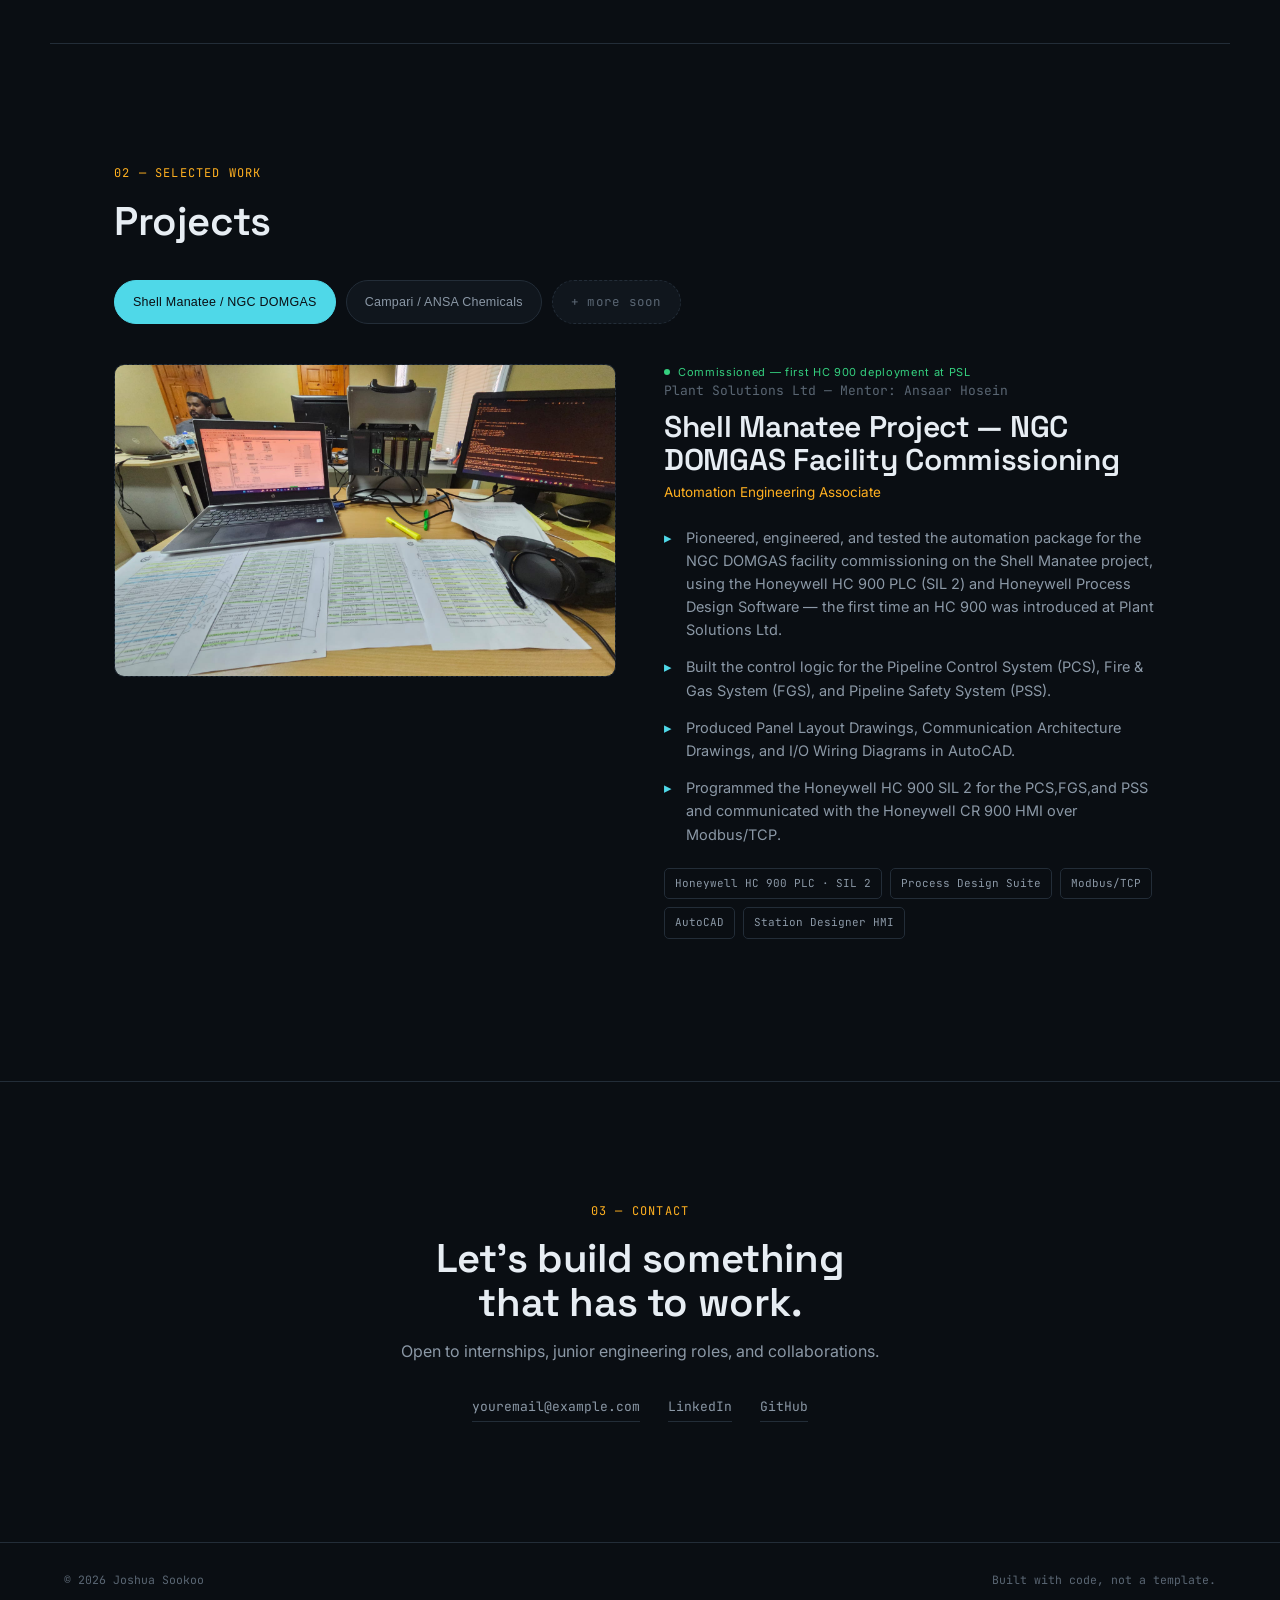
==== commit fae618d9: "Update index.html" ====
--- a/index.html
+++ b/index.html
@@ -68,7 +68,7 @@
     </div>
 
     <div class="hero-portrait">
-      <img src="assets/images/manatee-domgas/proman.jpeg" alt="Joshua Sookoo">
+      <img src="assets/images/manatee-domgas/proman.jpg" alt="Joshua Sookoo">
     </div>
   </div>
 
